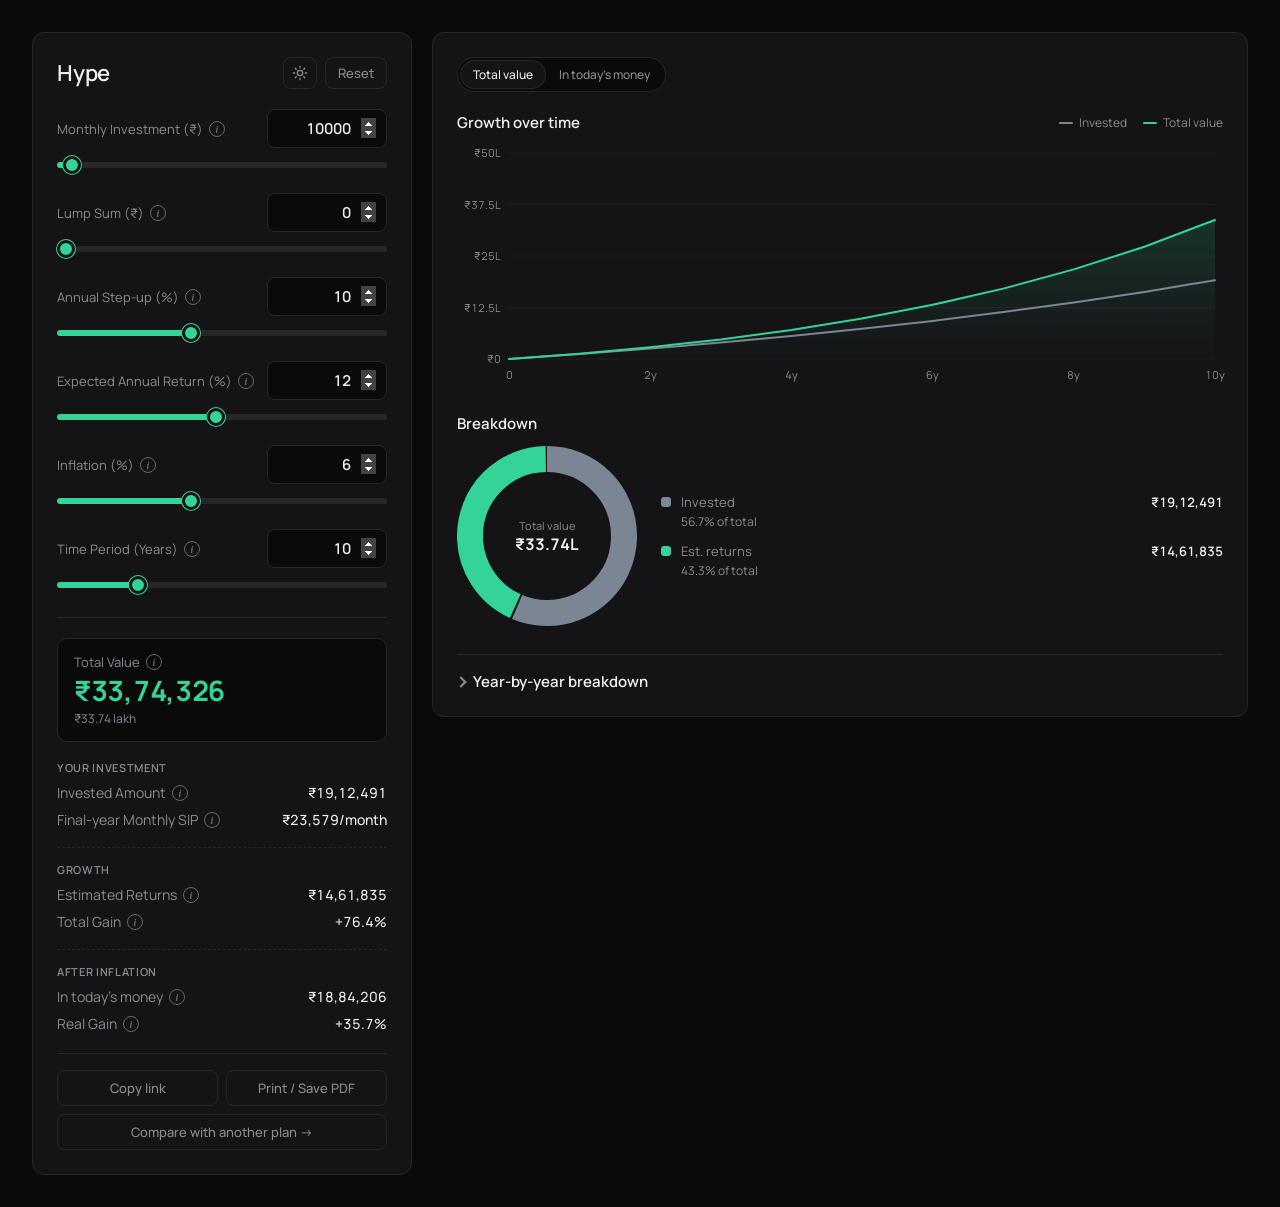
==== index.html @ 588d1ff9 "Add today's-money view, gain percentages and input limits - Tabs above the charts on both pages swit" ====
<!doctype html>
<html lang="en">
  <head>
    <meta charset="UTF-8" />
    <meta name="viewport" content="width=device-width, initial-scale=1.0" />
    <title>Hype - SIP Calculator</title>
    <link rel="icon" href="favicon.svg" type="image/svg+xml" />
    <link rel="preconnect" href="https://fonts.googleapis.com" />
    <link rel="preconnect" href="https://fonts.gstatic.com" crossorigin />
    <link
      href="https://fonts.googleapis.com/css2?family=Manrope:wght@400;500;600;700&display=swap"
      rel="stylesheet"
    />
    <link rel="stylesheet" href="style.css" />
    <script>
      // Apply the saved theme before the page paints, so there's no flash
      try {
        const saved = localStorage.getItem("sip-theme");
        if (saved === "light" || saved === "dark") document.documentElement.dataset.theme = saved;
      } catch {}
    </script>
  </head>
  <body>
    <main class="layout">
      <section class="card calculator">
        <div class="calc-head">
          <h1>Hype</h1>
          <div class="head-actions">
            <button type="button" class="ghost-btn icon-btn" id="theme-toggle" aria-label="Switch theme">
              <!-- Sun: shown in dark mode (switch to light) -->
              <svg class="icon-sun" viewBox="0 0 24 24" width="16" height="16" fill="none" stroke="currentColor" stroke-width="2" stroke-linecap="round" aria-hidden="true">
                <circle cx="12" cy="12" r="4" />
                <path d="M12 2v2M12 20v2M4.93 4.93l1.41 1.41M17.66 17.66l1.41 1.41M2 12h2M20 12h2M4.93 19.07l1.41-1.41M17.66 6.34l1.41-1.41" />
              </svg>
              <!-- Moon: shown in light mode (switch to dark) -->
              <svg class="icon-moon" viewBox="0 0 24 24" width="16" height="16" fill="none" stroke="currentColor" stroke-width="2" stroke-linecap="round" stroke-linejoin="round" aria-hidden="true">
                <path d="M21 12.79A9 9 0 1 1 11.21 3 7 7 0 0 0 21 12.79z" />
              </svg>
            </button>
            <button type="button" class="ghost-btn" id="reset">Reset</button>
          </div>
        </div>

        <div class="field">
          <div class="field-head">
            <div class="label-wrap">
              <label for="amount">Monthly Investment (₹)</label>
              <button type="button" class="info" aria-label="About Monthly Investment" data-info="The amount you invest every month. With a step-up, this is what you invest in year 1.">i</button>
            </div>
            <input
              type="number"
              id="amount"
              value="10000"
              min="1000"
              max="500000"
              step="1000"
            />
          </div>
          <input
            type="range"
            id="amount-range"
            min="1000"
            max="500000"
            step="1000"
            value="10000"
            aria-label="Monthly Investment"
          />
        </div>

        <div class="field">
          <div class="field-head">
            <div class="label-wrap">
              <label for="lumpsum">Lump Sum (₹)</label>
              <button type="button" class="info" aria-label="About Lump Sum" data-info="A one-time amount you invest at the very start, such as a bonus or existing savings. It grows alongside your monthly SIP. Set 0 if you don't have one.">i</button>
            </div>
            <input
              type="number"
              id="lumpsum"
              value="0"
              min="0" max="10000000"
              step="10000"
            />
          </div>
          <input
            type="range"
            id="lumpsum-range"
            min="0"
            max="10000000"
            step="10000"
            value="0"
            aria-label="Lump Sum"
          />
        </div>

        <div class="field">
          <div class="field-head">
            <div class="label-wrap">
              <label for="stepup">Annual Step-up (%)</label>
              <button type="button" class="info" aria-label="About Annual Step-up" data-info="How much you raise your monthly investment each year. At 10%, ₹10,000 a month becomes ₹11,000 a month in year 2. Set 0% for a regular SIP.">i</button>
            </div>
            <input
              type="number"
              id="stepup"
              value="10"
              min="0"
              max="25"
              step="1"
            />
          </div>
          <input
            type="range"
            id="stepup-range"
            min="0"
            max="25"
            step="1"
            value="10"
            aria-label="Annual Step-up"
          />
        </div>

        <div class="field">
          <div class="field-head">
            <div class="label-wrap">
              <label for="rate">Expected Annual Return (%)</label>
              <button type="button" class="info" aria-label="About Expected Annual Return" data-info="The yearly return you expect from your investment, compounded monthly. Real returns are not guaranteed and vary from year to year.">i</button>
            </div>
            <input type="number" id="rate" value="12" min="0" max="25" step="0.5" />
          </div>
          <input
            type="range"
            id="rate-range"
            min="0"
            max="25"
            step="0.5"
            value="12"
            aria-label="Expected Annual Return"
          />
        </div>

        <div class="field">
          <div class="field-head">
            <div class="label-wrap">
              <label for="inflation">Inflation (%)</label>
              <button type="button" class="info" aria-label="About Inflation" data-info="How fast prices rise each year. Used to work out what your final amount would be worth in today's money. Set 0% to ignore it.">i</button>
            </div>
            <input
              type="number"
              id="inflation"
              value="6"
              min="0"
              max="15"
              step="0.5"
            />
          </div>
          <input
            type="range"
            id="inflation-range"
            min="0"
            max="15"
            step="0.5"
            value="6"
            aria-label="Inflation"
          />
        </div>

        <div class="field">
          <div class="field-head">
            <div class="label-wrap">
              <label for="years">Time Period (Years)</label>
              <button type="button" class="info" aria-label="About Time Period" data-info="How many years you keep investing. All results are worked out at the end of this period.">i</button>
            </div>
            <input type="number" id="years" value="10" min="1" max="40" />
          </div>
          <input
            type="range"
            id="years-range"
            min="1"
            max="40"
            step="1"
            value="10"
            aria-label="Time Period"
          />
        </div>

        <div class="result">
          <!-- Headline: what the investment is worth at the end -->
          <div class="result-hero">
            <span class="label-wrap">Total Value
              <button type="button" class="info" aria-label="About Total Value" data-info="The estimated value of your investment at the end of the period, before adjusting for inflation.">i</button>
            </span>
            <span class="hero-value" id="total">-</span>
            <span class="hero-words" id="total-words"></span>
          </div>

          <section class="result-group" aria-labelledby="group-invest">
            <h3 class="group-title" id="group-invest">Your investment</h3>
            <p>
              <span class="label-wrap">Invested Amount
                <button type="button" class="info" aria-label="About Invested Amount" data-info="Everything you put in: the lump sum plus all your monthly payments, including step-ups.">i</button>
              </span>
              <span id="invested">-</span>
            </p>
            <p>
              <span class="label-wrap">Final-year Monthly SIP
                <button type="button" class="info" aria-label="About Final-year Monthly SIP" data-info="What you invest each month in the last year, after all the step-ups. Same as your starting amount if step-up is 0%.">i</button>
              </span>
              <span id="final-sip">-</span>
            </p>
          </section>

          <section class="result-group" aria-labelledby="group-growth">
            <h3 class="group-title" id="group-growth">Growth</h3>
            <p>
              <span class="label-wrap">Estimated Returns
                <button type="button" class="info" aria-label="About Estimated Returns" data-info="What your money earned: Total Value minus Invested Amount.">i</button>
              </span>
              <span id="returns">-</span>
            </p>
            <p>
              <span class="label-wrap">Total Gain
                <button type="button" class="info" aria-label="About Total Gain" data-info="How much your money grew overall: Estimated Returns as a percentage of Invested Amount.">i</button>
              </span>
              <span id="gain">-</span>
            </p>
          </section>

          <section class="result-group" aria-labelledby="group-inflation">
            <h3 class="group-title" id="group-inflation">After inflation</h3>
            <p>
              <span class="label-wrap">In today's money
                <button type="button" class="info" aria-label="About In today's money" data-info="Total Value adjusted for inflation: roughly what it could buy at today's prices.">i</button>
              </span>
              <span id="real">-</span>
            </p>
            <p>
              <span class="label-wrap">Real Gain
                <button type="button" class="info" aria-label="About Real Gain" data-info="Total Gain after inflation: how much more your money can buy at the end than everything you put in, with each payment counted at its value in today's money.">i</button>
              </span>
              <span id="real-gain">-</span>
            </p>
          </section>
        </div>

        <div class="card-actions">
          <button type="button" class="ghost-btn" id="copy-link">Copy link</button>
          <button type="button" class="ghost-btn" id="print">Print / Save PDF</button>
          <a class="ghost-btn wide-link" id="compare-link" href="compare.html">Compare with another plan →</a>
        </div>
      </section>

      <section class="card charts">
        <!-- Switches both charts between total value and today's money -->
        <div class="view-bar">
          <div class="tabs" role="tablist" aria-label="Show values as">
            <button type="button" class="tab" role="tab" id="view-tab-total" aria-selected="true" aria-controls="charts-panel" data-mode="total">Total value</button>
            <button type="button" class="tab" role="tab" id="view-tab-real" aria-selected="false" aria-controls="charts-panel" data-mode="real" tabindex="-1">In today's money</button>
          </div>
          <p class="view-note" id="view-note" hidden>
            Adjusted for inflation. Each payment is counted at its value in today's money when it was made.
          </p>
        </div>

        <div class="charts-panel" id="charts-panel" role="tabpanel" aria-labelledby="view-tab-total">
          <div class="chart-block">
            <div class="chart-head">
              <h2>Growth over time</h2>
              <div class="legend">
                <span><i class="swatch line invested"></i><span id="legend-invested">Invested</span></span>
                <span><i class="swatch line value"></i><span id="legend-value">Total value</span></span>
              </div>
            </div>
            <div class="chart" id="line-chart"></div>
          </div>

          <div class="chart-block">
            <div class="chart-head">
              <h2>Breakdown</h2>
            </div>
            <div class="pie-wrap">
              <div class="chart" id="pie-chart"></div>
              <div class="legend vertical" id="pie-legend"></div>
            </div>
          </div>
        </div>

        <details class="table-block">
          <summary>Year-by-year breakdown</summary>
          <div class="details-body">
          <div class="table-actions">
            <button type="button" class="ghost-btn" id="download-csv">Download CSV</button>
          </div>
          <div class="table-wrap">
            <table>
              <caption class="visually-hidden">Year-by-year SIP breakdown</caption>
              <thead>
                <tr>
                  <th scope="col">Year</th>
                  <th scope="col">Monthly SIP</th>
                  <th scope="col">Invested so far</th>
                  <th scope="col">Value</th>
                  <th scope="col">In today's money</th>
                </tr>
              </thead>
              <tbody id="year-table"></tbody>
            </table>
          </div>
          </div>
        </details>
      </section>
    </main>

    <div class="tooltip" id="tooltip" role="status"></div>
    <script src="common.js"></script>
    <script src="script.js"></script>
  </body>
</html>
---- style.css ----
:root {
  color-scheme: dark;

  --bg: #0a0a0b;
  --surface: #141416;
  --border: #26262b;
  --grid: #1f1f23;
  --text: #ededef;
  --muted: #8b8b94;

  --accent: #34d399;
  --accent-hover: #6ee7b7;
  --accent-glow: rgba(52, 211, 153, 0.18);

  --tooltip-bg: #1c1c20;
  --row-hover: #19191c;
  --shadow: rgba(0, 0, 0, 0.45);

  /* Chart series: invested is a quiet neutral, growth gets the accent */
  --series-invested: #7c8594;
  --series-value: var(--accent);
}

/* Light theme: same layout, one accent (a deeper emerald so it reads on white) */
:root[data-theme="light"] {
  color-scheme: light;

  --bg: #f4f4f5;
  --surface: #ffffff;
  --border: #e4e4e7;
  --grid: #efeff1;
  --text: #18181b;
  --muted: #6b6b76;

  --accent: #059669;
  --accent-hover: #047857;
  --accent-glow: rgba(5, 150, 105, 0.18);

  --tooltip-bg: #ffffff;
  --row-hover: #f6f6f7;
  --shadow: rgba(0, 0, 0, 0.12);

  --series-invested: #8b93a1;
}

body {
  transition: background-color 0.2s, color 0.2s;
}

* {
  box-sizing: border-box;
}

input,
button {
  font-family: inherit;
}

.calc-head {
  display: flex;
  justify-content: space-between;
  align-items: center;
  gap: 12px;
}

.calc-head h1 {
  margin: 0;
}

.ghost-btn {
  padding: 6px 12px;
  font-size: 13px;
  font-weight: 500;
  color: var(--muted);
  background: transparent;
  border: 1px solid var(--border);
  border-radius: 8px;
  cursor: pointer;
  transition:
    color 0.15s,
    border-color 0.15s;
}

.ghost-btn:hover,
.ghost-btn:focus-visible {
  color: var(--accent);
  border-color: var(--accent);
  outline: none;
}

.head-actions {
  display: flex;
  gap: 8px;
}

.icon-btn {
  display: inline-flex;
  align-items: center;
  justify-content: center;
  padding: 6px 8px;
}

.icon-moon {
  display: none;
}

:root[data-theme="light"] .icon-sun {
  display: none;
}

:root[data-theme="light"] .icon-moon {
  display: block;
}

.card-actions {
  display: flex;
  gap: 8px;
  margin-top: 20px;
  padding-top: 16px;
  border-top: 1px solid var(--border);
}

.card-actions {
  flex-wrap: wrap;
}

.card-actions .ghost-btn {
  flex: 1;
  padding: 8px 12px;
  text-align: center;
  text-decoration: none;
}

.card-actions .wide-link {
  flex-basis: 100%;
}

:root {
  --plan-a: var(--accent);
  --plan-b: var(--series-invested);
}

.layout.single {
  grid-template-columns: 1fr;
  max-width: 1280px;
}

.back-link {
  display: inline-block;
  margin-bottom: 6px;
  font-size: 13px;
  color: var(--muted);
  text-decoration: none;
}

.back-link:hover,
.back-link:focus-visible {
  color: var(--accent);
}

h3 {
  display: flex;
  align-items: center;
  gap: 8px;
  margin: 0;
  font-size: 15px;
  font-weight: 600;
}

/* Wide screens: Plan A | Plan B | Both plans, side by side */
.plans {
  display: grid;
  grid-template-columns: 1fr 1fr 1fr;
  gap: 16px 40px;
  margin-top: 20px;
}

.shared {
  padding-left: 40px;
  border-left: 1px solid var(--border);
}

.shared-fields {
  display: grid;
  grid-template-columns: 1fr;
  gap: 0 32px;
}

/* Medium screens: the two plans side by side, shared settings below */
@media (max-width: 1100px) {
  .plans {
    grid-template-columns: 1fr 1fr;
  }

  .shared {
    grid-column: 1 / -1;
    margin-top: 8px;
    padding: 20px 0 0;
    border-left: none;
    border-top: 1px solid var(--border);
  }

  .shared-fields {
    grid-template-columns: 1fr 1fr;
  }
}

@media (max-width: 640px) {
  .plans,
  .shared-fields {
    grid-template-columns: 1fr;
  }
}

.plan,
.shared {
  min-width: 0;
}

.swatch.plan-a {
  --sw: var(--plan-a);
  background: var(--plan-a);
}

.swatch.plan-b {
  --sw: var(--plan-b);
  background: var(--plan-b);
}

/* Line-style swatches: solid = value, dotted = amount invested.
   They take the plan colour when combined with .plan-a / .plan-b, otherwise muted. */
.swatch.line.style-solid {
  background: var(--sw, var(--muted));
}

.swatch.line.style-dotted {
  background: repeating-linear-gradient(to right, var(--sw, var(--muted)) 0 2px, transparent 2px 5px);
}

.tt-plan {
  margin-top: 8px;
  font-weight: 600;
  display: flex;
  align-items: center;
  gap: 6px;
}

.tt-plan + .tt-row {
  margin-top: 2px;
}

.tt-gap {
  margin-top: 8px;
  padding-top: 6px;
  border-top: 1px solid var(--border);
  color: var(--muted);
}

.compare-table {
  max-height: none;
}

.compare-table tbody th {
  color: var(--muted);
}

.compare-table tr.key > * {
  font-weight: 700;
  color: var(--text);
}

.table-actions {
  display: flex;
  justify-content: flex-end;
  margin-top: 12px;
}

body {
  font-family:
    "Manrope",
    system-ui,
    -apple-system,
    "Segoe UI",
    Roboto,
    sans-serif;
  background: var(--bg);
  color: var(--text);
  min-height: 100vh;
  margin: 0;
  padding: 16px;
  display: flex;
  align-items: center;
  justify-content: center;
}

.layout {
  width: 100%;
  max-width: 1280px;
  display: grid;
  grid-template-columns: 380px 1fr;
  gap: 20px;
  align-items: start;
}

@media (min-width: 900px) {
  body {
    padding: 32px;
  }
}

@media (max-width: 760px) {
  .layout {
    grid-template-columns: 1fr;
    max-width: 480px;
  }
}

.card {
  background: var(--surface);
  border: 1px solid var(--border);
  border-radius: 12px;
  padding: 24px;
  min-width: 0;
}

h1 {
  margin: 0 0 8px;
  font-size: 22px;
  font-weight: 600;
  letter-spacing: -0.01em;
}

h2 {
  margin: 0;
  font-size: 15px;
  font-weight: 600;
}

.field {
  margin-top: 20px;
}

.field-head {
  display: flex;
  justify-content: space-between;
  align-items: center;
  gap: 12px;
}

label {
  font-size: 13px;
  color: var(--muted);
}

/* Up/down arrows: always visible (Chrome/Edge hide them until hover), with a gap before them */
input[type="number"]::-webkit-inner-spin-button,
input[type="number"]::-webkit-outer-spin-button {
  opacity: 1;
  margin-left: 10px;
}

input[type="number"] {
  width: 120px;
  flex-shrink: 0;
  padding: 8px 10px;
  text-align: right;
  font-size: 15px;
  font-weight: 600;
  font-variant-numeric: tabular-nums;
  color: var(--text);
  background: var(--bg);
  border: 1px solid var(--border);
  border-radius: 8px;
  outline: none;
  transition:
    border-color 0.15s,
    box-shadow 0.15s;
}

input[type="number"]:focus {
  border-color: var(--accent);
  box-shadow: 0 0 0 3px var(--accent-glow);
}

input[type="range"] {
  -webkit-appearance: none;
  appearance: none;
  width: 100%;
  height: 6px;
  margin: 14px 0 0;
  border-radius: 999px;
  background: linear-gradient(
    to right,
    var(--accent) var(--fill, 0%),
    var(--border) var(--fill, 0%)
  );
  outline: none;
  cursor: pointer;
}

input[type="range"]::-webkit-slider-thumb {
  -webkit-appearance: none;
  appearance: none;
  width: 18px;
  height: 18px;
  border-radius: 50%;
  background: var(--accent);
  border: 3px solid var(--surface);
  box-shadow: 0 0 0 1px var(--accent);
  transition: transform 0.1s;
}

input[type="range"]::-moz-range-thumb {
  width: 18px;
  height: 18px;
  border-radius: 50%;
  background: var(--accent);
  border: 3px solid var(--surface);
  box-shadow: 0 0 0 1px var(--accent);
}

input[type="range"]:active::-webkit-slider-thumb {
  transform: scale(1.15);
}

input[type="range"]:focus-visible::-webkit-slider-thumb {
  box-shadow: 0 0 0 4px var(--accent-glow);
}

input[type="range"]:focus-visible::-moz-range-thumb {
  box-shadow: 0 0 0 4px var(--accent-glow);
}

.result {
  margin-top: 24px;
  padding-top: 20px;
  border-top: 1px solid var(--border);
}

/* Headline: total value at the end */
.result-hero {
  display: flex;
  flex-direction: column;
  gap: 2px;
  padding: 14px 16px;
  background: var(--bg);
  border: 1px solid var(--border);
  border-radius: 10px;
}

.result-hero .label-wrap {
  font-size: 13px;
  color: var(--muted);
}

.hero-value {
  font-size: 28px;
  font-weight: 700;
  line-height: 1.25;
  letter-spacing: -0.01em;
  color: var(--accent);
  font-variant-numeric: tabular-nums;
}

.hero-words {
  min-height: 1.3em;
  font-size: 12px;
  color: var(--muted);
}

/* Groups of related results, each with a small heading */
.result-group {
  margin-top: 18px;
}

.result-group + .result-group {
  padding-top: 14px;
  border-top: 1px dashed var(--border);
}

.result .group-title {
  display: block;
  margin: 0 0 4px;
  font-size: 11px;
  font-weight: 600;
  letter-spacing: 0.06em;
  text-transform: uppercase;
  color: var(--muted);
}

.result-group p {
  display: flex;
  justify-content: space-between;
  align-items: center;
  margin: 8px 0;
  color: var(--muted);
  font-size: 14px;
}

.result-group p span[id] {
  color: var(--text);
  font-weight: 500;
  font-variant-numeric: tabular-nums;
}

.label-wrap {
  display: inline-flex;
  align-items: center;
  gap: 6px;
}

.info {
  flex-shrink: 0;
  width: 16px;
  height: 16px;
  padding: 0;
  border: 1px solid var(--muted);
  border-radius: 50%;
  background: transparent;
  color: var(--muted);
  font:
    italic 600 10px/16px Georgia,
    serif;
  text-align: center;
  cursor: help;
  opacity: 0.7;
  transition:
    color 0.15s,
    border-color 0.15s,
    opacity 0.15s;
}

.info:hover,
.info:focus-visible {
  color: var(--accent);
  border-color: var(--accent);
  opacity: 1;
  outline: none;
}

.tt-text {
  line-height: 1.45;
  color: var(--text);
}

.charts {
  display: flex;
  flex-direction: column;
  gap: 28px;
}

.chart-head {
  display: flex;
  justify-content: space-between;
  align-items: center;
  flex-wrap: wrap;
  gap: 8px 16px;
  margin-bottom: 12px;
}

.chart {
  position: relative;
  width: 100%;
}

.chart svg {
  display: block;
  overflow: visible;
}

.chart text {
  font-family: inherit;
  font-size: 11px;
  fill: var(--muted);
  font-variant-numeric: tabular-nums;
}

.legend {
  display: flex;
  flex-wrap: wrap;
  gap: 6px 16px;
  font-size: 12px;
  color: var(--muted);
}

.legend span {
  display: inline-flex;
  align-items: center;
  gap: 6px;
}

.legend.vertical {
  flex-direction: column;
  gap: 12px;
  font-size: 13px;
}

.legend.vertical .row {
  display: grid;
  grid-template-columns: 10px 1fr auto;
  align-items: center;
  gap: 8px 10px;
}

.legend.vertical .val {
  color: var(--text);
  font-weight: 600;
  font-variant-numeric: tabular-nums;
}

.legend.vertical .pct {
  grid-column: 2 / 4;
  margin-top: -6px;
  font-size: 12px;
}

.swatch {
  display: inline-block;
  width: 10px;
  height: 10px;
  border-radius: 3px;
}

.swatch.line {
  width: 14px;
  height: 2px;
  border-radius: 1px;
}

.swatch.invested {
  background: var(--series-invested);
}
.swatch.value,
.swatch.returns {
  background: var(--series-value);
}

.pie-wrap {
  display: grid;
  grid-template-columns: 180px 1fr;
  gap: 24px;
  align-items: center;
}

@media (max-width: 420px) {
  .pie-wrap {
    grid-template-columns: 1fr;
    justify-items: center;
  }
}

#pie-chart {
  width: 180px;
}

.pie-center-label {
  font-size: 11px;
}

.pie-center-value {
  font-size: 16px !important;
  font-weight: 700;
  fill: var(--text) !important;
}

.table-block {
  border-top: 1px solid var(--border);
  padding-top: 16px;
}

.table-block summary {
  cursor: pointer;
  font-size: 15px;
  font-weight: 600;
  list-style: none;
  display: flex;
  align-items: center;
  gap: 8px;
  border-radius: 6px;
}

.table-block summary::-webkit-details-marker {
  display: none;
}

.table-block summary::before {
  content: "";
  width: 6px;
  height: 6px;
  border-right: 2px solid var(--muted);
  border-bottom: 2px solid var(--muted);
  transform: rotate(-45deg);
  transition: transform 0.15s;
}

.table-block[open] summary::before {
  transform: rotate(45deg);
}

.table-block summary:hover::before {
  border-color: var(--accent);
}

.table-block summary:focus-visible {
  outline: 2px solid var(--accent);
  outline-offset: 4px;
}

.table-wrap {
  margin-top: 8px;
  max-height: 360px;
  overflow: auto;
  border: 1px solid var(--border);
  border-radius: 8px;
}

table {
  width: 100%;
  border-collapse: collapse;
  font-size: 13px;
  font-variant-numeric: tabular-nums;
  white-space: nowrap;
}

th,
td {
  padding: 8px 8px;
  text-align: right;
}

th:first-child,
td:first-child {
  padding-left: 12px;
}

th:last-child,
td:last-child {
  padding-right: 12px;
}

th:first-child,
td:first-child {
  text-align: left;
}

thead th {
  position: sticky;
  top: 0;
  background: var(--surface);
  color: var(--muted);
  font-weight: 500;
  font-size: 12px;
  border-bottom: 1px solid var(--border);
}

tbody tr + tr > * {
  border-top: 1px solid var(--grid);
}

tbody tr:hover > * {
  background: var(--row-hover);
}

tbody th {
  font-weight: 500;
  color: var(--muted);
}

.visually-hidden {
  position: absolute;
  width: 1px;
  height: 1px;
  overflow: hidden;
  clip: rect(0 0 0 0);
  white-space: nowrap;
}

.tooltip {
  position: fixed;
  z-index: 10;
  pointer-events: none;
  background: var(--tooltip-bg);
  border: 1px solid var(--border);
  border-radius: 8px;
  padding: 8px 10px;
  font-size: 12px;
  color: var(--text);
  box-shadow: 0 6px 20px var(--shadow);
  opacity: 0;
  transition: opacity 0.1s;
  min-width: 150px;
  max-width: 240px;
}

.tooltip.show {
  opacity: 1;
}

.tooltip .tt-title {
  color: var(--muted);
  margin-bottom: 6px;
}

.tooltip .tt-row {
  display: flex;
  align-items: center;
  gap: 6px;
  margin-top: 3px;
}

.tooltip .tt-row b {
  margin-left: auto;
  padding-left: 12px;
  font-variant-numeric: tabular-nums;
}

/* The page switches to the light theme just before printing (see script.js) */

@media print {
  @page {
    margin: 12mm;
  }

  * {
    -webkit-print-color-adjust: exact;
    print-color-adjust: exact;
  }

  body {
    display: block;
    min-height: 0;
    padding: 0;
    background: #fff;
  }

  .layout {
    grid-template-columns: 1fr;
    max-width: none;
    gap: 12px;
  }

  .card {
    padding: 16px 20px;
  }

  .chart-block,
  .result,
  tr {
    break-inside: avoid;
  }

  /* Hide everything you can only click or drag */
  .head-actions,
  .card-actions,
  .table-actions,
  .info,
  .tooltip,
  input[type="range"],
  .table-block summary::before {
    display: none !important;
  }

  .field {
    margin-top: 10px;
  }

  input[type="number"] {
    border: none;
    background: transparent;
    padding: 0;
  }

  .table-wrap {
    max-height: none;
    overflow: visible;
  }

  thead th {
    position: static;
  }
}

/* Cards fade and rise in when the page opens, one after another */
@keyframes card-in {
  from {
    opacity: 0;
    transform: translateY(12px);
  }
  to {
    opacity: 1;
    transform: none;
  }
}

.card {
  animation: card-in 0.55s cubic-bezier(0.2, 0.7, 0.3, 1) both;
}

.layout > .card:nth-child(2) {
  animation-delay: 0.09s;
}

/* The year-by-year table's sliding panel (see animateDetails in common.js) */
.details-body {
  overflow: hidden;
}

/* Respect "reduce motion" system settings, and never animate in print */
@media (prefers-reduced-motion: reduce) {
  .card {
    animation: none;
  }
}

@media print {
  .card {
    animation: none;
  }
}

/* Tabs above the pie chart (segmented control) */
.tabs {
  display: inline-flex;
  gap: 2px;
  padding: 3px;
  background: var(--bg);
  border: 1px solid var(--border);
  border-radius: 999px;
}

.tab {
  padding: 5px 12px;
  font-size: 12px;
  font-weight: 500;
  color: var(--muted);
  background: transparent;
  border: none;
  border-radius: 999px;
  cursor: pointer;
  transition:
    background-color 0.2s,
    color 0.2s;
}

.tab:hover {
  color: var(--text);
}

.tab[aria-selected="true"] {
  color: var(--text);
  background: var(--surface);
  box-shadow: 0 0 0 1px var(--border);
}

.tab:focus-visible {
  outline: 2px solid var(--accent);
  outline-offset: 1px;
}

/* Bar at the top of the charts card, holding the view tabs */
.view-bar {
  display: flex;
  flex-wrap: wrap;
  align-items: center;
  gap: 8px 16px;
  margin-bottom: -8px;
}

.view-note {
  margin: 0;
  font-size: 12px;
  line-height: 1.45;
  color: var(--muted);
}

.charts-panel {
  display: flex;
  flex-direction: column;
  gap: 28px;
}

@media print {
  .tabs {
    display: none;
  }
}
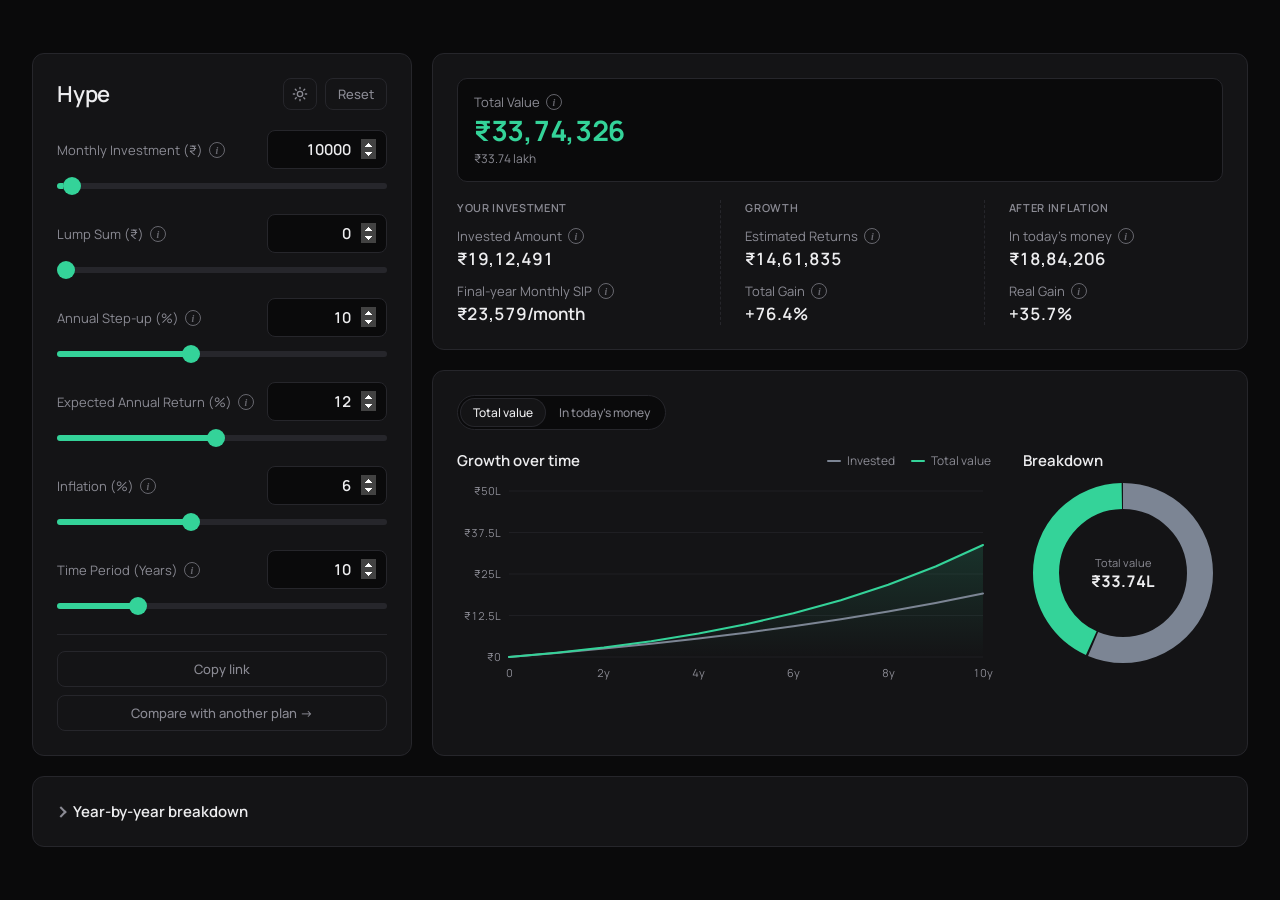
==== commit 2b7598e3: "Restructure layout: results beside inputs, charts side by side - Calculator: results get their own c" ====
--- a/index.html
+++ b/index.html
@@ -182,7 +182,14 @@
           />
         </div>
 
-        <div class="result">
+        <div class="card-actions">
+          <button type="button" class="ghost-btn" id="copy-link">Copy link</button>
+          <a class="ghost-btn wide-link" id="compare-link" href="compare.html">Compare with another plan →</a>
+        </div>
+      </section>
+
+      <div class="side">
+        <section class="card result" aria-label="Results">
           <!-- Headline: what the investment is worth at the end -->
           <div class="result-hero">
             <span class="label-wrap">Total Value
@@ -239,50 +246,45 @@
               <span id="real-gain">-</span>
             </p>
           </section>
-        </div>
-
-        <div class="card-actions">
-          <button type="button" class="ghost-btn" id="copy-link">Copy link</button>
-          <button type="button" class="ghost-btn" id="print">Print / Save PDF</button>
-          <a class="ghost-btn wide-link" id="compare-link" href="compare.html">Compare with another plan →</a>
-        </div>
-      </section>
-
-      <section class="card charts">
-        <!-- Switches both charts between total value and today's money -->
-        <div class="view-bar">
-          <div class="tabs" role="tablist" aria-label="Show values as">
-            <button type="button" class="tab" role="tab" id="view-tab-total" aria-selected="true" aria-controls="charts-panel" data-mode="total">Total value</button>
-            <button type="button" class="tab" role="tab" id="view-tab-real" aria-selected="false" aria-controls="charts-panel" data-mode="real" tabindex="-1">In today's money</button>
-          </div>
-          <p class="view-note" id="view-note" hidden>
-            Adjusted for inflation. Each payment is counted at its value in today's money when it was made.
-          </p>
-        </div>
-
-        <div class="charts-panel" id="charts-panel" role="tabpanel" aria-labelledby="view-tab-total">
-          <div class="chart-block">
-            <div class="chart-head">
-              <h2>Growth over time</h2>
-              <div class="legend">
-                <span><i class="swatch line invested"></i><span id="legend-invested">Invested</span></span>
-                <span><i class="swatch line value"></i><span id="legend-value">Total value</span></span>
+        </section>
+
+        <section class="card charts">
+          <!-- Switches both charts between total value and today's money -->
+          <div class="view-bar">
+            <div class="tabs" role="tablist" aria-label="Show values as">
+              <button type="button" class="tab" role="tab" id="view-tab-total" aria-selected="true" aria-controls="charts-panel" data-mode="total">Total value</button>
+              <button type="button" class="tab" role="tab" id="view-tab-real" aria-selected="false" aria-controls="charts-panel" data-mode="real" tabindex="-1">In today's money</button>
+            </div>
+            <p class="view-note" id="view-note" hidden>
+              Adjusted for inflation. Each payment is counted at its value in today's money when it was made.
+            </p>
+          </div>
+
+          <div class="charts-panel" id="charts-panel" role="tabpanel" aria-labelledby="view-tab-total">
+            <div class="chart-block">
+              <div class="chart-head">
+                <h2>Growth over time</h2>
+                <div class="legend">
+                  <span><i class="swatch line invested"></i><span id="legend-invested">Invested</span></span>
+                  <span><i class="swatch line value"></i><span id="legend-value">Total value</span></span>
+                </div>
               </div>
-            </div>
-            <div class="chart" id="line-chart"></div>
-          </div>
-
-          <div class="chart-block">
-            <div class="chart-head">
-              <h2>Breakdown</h2>
-            </div>
-            <div class="pie-wrap">
-              <div class="chart" id="pie-chart"></div>
-              <div class="legend vertical" id="pie-legend"></div>
-            </div>
-          </div>
-        </div>
-
+              <div class="chart" id="line-chart"></div>
+            </div>
+
+            <div class="chart-block">
+              <div class="chart-head">
+                <h2>Breakdown</h2>
+              </div>
+              <div class="pie-wrap">
+                <div class="chart" id="pie-chart"></div>
+              </div>
+            </div>
+          </div>
+        </section>
+      </div>
+
+      <section class="card table-card">
         <details class="table-block">
           <summary>Year-by-year breakdown</summary>
           <div class="details-body">
@@ -296,9 +298,14 @@
                 <tr>
                   <th scope="col">Year</th>
                   <th scope="col">Monthly SIP</th>
+                  <th scope="col">Invested this year</th>
                   <th scope="col">Invested so far</th>
+                  <th scope="col">Returns this year</th>
+                  <th scope="col">Returns so far</th>
                   <th scope="col">Value</th>
+                  <th scope="col">Gain</th>
                   <th scope="col">In today's money</th>
+                  <th scope="col">Real gain</th>
                 </tr>
               </thead>
               <tbody id="year-table"></tbody>
--- a/style.css
+++ b/style.css
@@ -140,11 +140,6 @@
   --plan-b: var(--series-invested);
 }
 
-.layout.single {
-  grid-template-columns: 1fr;
-  max-width: 1280px;
-}
-
 .back-link {
   display: inline-block;
   margin-bottom: 6px;
@@ -167,54 +162,108 @@
   font-weight: 600;
 }
 
-/* Wide screens: Plan A | Plan B | Both plans, side by side */
+/* Compare page: a wider inputs column, so Plan A and Plan B fit side by side */
+.layout.compare {
+  grid-template-columns: 560px minmax(0, 1fr);
+}
+
 .plans {
   display: grid;
-  grid-template-columns: 1fr 1fr 1fr;
-  gap: 16px 40px;
+  grid-template-columns: 1fr 1fr;
+  gap: 0 32px;
   margin-top: 20px;
 }
 
-.shared {
-  padding-left: 40px;
-  border-left: 1px solid var(--border);
+.plan h3 + div > .field:first-child {
+  margin-top: 12px;
+}
+
+/* The shared settings sit under both plans */
+.plan.shared {
+  grid-column: 1 / -1;
+  margin-top: 22px;
+  padding-top: 20px;
+  border-top: 1px solid var(--border);
 }
 
 .shared-fields {
   display: grid;
-  grid-template-columns: 1fr;
+  grid-template-columns: 1fr 1fr;
   gap: 0 32px;
 }
 
-/* Medium screens: the two plans side by side, shared settings below */
+/* Not enough room beside the inputs: everything stacks */
 @media (max-width: 1100px) {
-  .plans {
-    grid-template-columns: 1fr 1fr;
-  }
-
-  .shared {
-    grid-column: 1 / -1;
-    margin-top: 8px;
-    padding: 20px 0 0;
-    border-left: none;
-    border-top: 1px solid var(--border);
-  }
-
-  .shared-fields {
-    grid-template-columns: 1fr 1fr;
-  }
-}
-
-@media (max-width: 640px) {
+  .layout.compare {
+    grid-template-columns: minmax(0, 1fr);
+    max-width: 760px;
+  }
+}
+
+@media (max-width: 560px) {
   .plans,
   .shared-fields {
     grid-template-columns: 1fr;
   }
-}
-
-.plan,
-.shared {
+
+  .plan + .plan {
+    margin-top: 22px;
+    padding-top: 20px;
+    border-top: 1px solid var(--border);
+  }
+}
+
+.plan {
   min-width: 0;
+}
+
+/* Compare page: the summary and chart cards under the tabs */
+.side-panel {
+  display: flex;
+  flex-direction: column;
+  gap: 20px;
+}
+
+.side > .view-bar {
+  margin-bottom: 0;
+}
+
+/* Year-by-year comparison: two header rows (plan, then column), kept together while scrolling */
+.grouped thead {
+  position: sticky;
+  top: 0;
+  z-index: 1;
+}
+
+.grouped thead th {
+  position: static;
+}
+
+.grouped .group-row th[scope="colgroup"] {
+  text-align: center;
+  color: var(--text);
+  font-weight: 600;
+  border-left: 1px solid var(--border);
+}
+
+.grouped .group-row th[scope="colgroup"] .swatch {
+  margin-right: 6px;
+}
+
+.grouped tr:not(.group-row) th:nth-child(1),
+.grouped tr:not(.group-row) th:nth-child(5),
+.grouped tbody td:nth-child(2),
+.grouped tbody td:nth-child(6),
+.grouped tbody td:nth-child(10) {
+  border-left: 1px solid var(--border);
+}
+
+.grouped .group-row th[rowspan] {
+  vertical-align: bottom;
+}
+
+.grouped .group-row th:last-child {
+  border-left: 1px solid var(--border);
 }
 
 .swatch.plan-a {
@@ -300,6 +349,34 @@
   grid-template-columns: 380px 1fr;
   gap: 20px;
   align-items: start;
+}
+
+/* On wide screens the inputs card and the column beside it end at the same height:
+   whichever is shorter stretches, with its last card (or the inputs card's buttons) taking up the slack.
+   Narrower, the charts stack and the right column gets much taller, so each side keeps its own height. */
+@media (min-width: 1180px) {
+  .layout {
+    align-items: stretch;
+  }
+
+  .layout > .card:first-child {
+    display: flex;
+    flex-direction: column;
+  }
+
+  .layout > .card:first-child > .card-actions {
+    margin-top: auto;
+  }
+
+  .layout > .card:first-child > :nth-last-child(2) {
+    margin-bottom: 20px;
+  }
+
+  .side > .card:last-child,
+  .side > .side-panel,
+  .side-panel > .card:last-child {
+    flex: 1;
+  }
 }
 
 @media (min-width: 900px) {
@@ -405,8 +482,7 @@
   height: 18px;
   border-radius: 50%;
   background: var(--accent);
-  border: 3px solid var(--surface);
-  box-shadow: 0 0 0 1px var(--accent);
+  border: none;
   transition: transform 0.1s;
 }
 
@@ -415,8 +491,7 @@
   height: 18px;
   border-radius: 50%;
   background: var(--accent);
-  border: 3px solid var(--surface);
-  box-shadow: 0 0 0 1px var(--accent);
+  border: none;
 }
 
 input[type="range"]:active::-webkit-slider-thumb {
@@ -431,10 +506,17 @@
   box-shadow: 0 0 0 4px var(--accent-glow);
 }
 
+.side {
+  display: flex;
+  flex-direction: column;
+  gap: 20px;
+  min-width: 0;
+  container-type: inline-size;
+}
+
 .result {
-  margin-top: 24px;
-  padding-top: 20px;
-  border-top: 1px solid var(--border);
+  display: grid;
+  grid-template-columns: 1fr;
 }
 
 /* Headline: total value at the end */
@@ -501,6 +583,38 @@
   color: var(--text);
   font-weight: 500;
   font-variant-numeric: tabular-nums;
+}
+
+/* With room to spare, the three groups sit side by side under the headline */
+@container (min-width: 600px) {
+  .result {
+    grid-template-columns: repeat(3, 1fr);
+    column-gap: 24px;
+  }
+
+  .result-hero {
+    grid-column: 1 / -1;
+  }
+
+  .result-group + .result-group {
+    padding-top: 0;
+    padding-left: 24px;
+    border-top: none;
+    border-left: 1px dashed var(--border);
+  }
+
+  .result-group p {
+    flex-direction: column;
+    align-items: flex-start;
+    gap: 2px;
+    margin: 12px 0 0;
+    font-size: 13px;
+  }
+
+  .result-group p span[id] {
+    font-size: 17px;
+    font-weight: 600;
+  }
 }
 
 .label-wrap {
@@ -589,31 +703,6 @@
   gap: 6px;
 }
 
-.legend.vertical {
-  flex-direction: column;
-  gap: 12px;
-  font-size: 13px;
-}
-
-.legend.vertical .row {
-  display: grid;
-  grid-template-columns: 10px 1fr auto;
-  align-items: center;
-  gap: 8px 10px;
-}
-
-.legend.vertical .val {
-  color: var(--text);
-  font-weight: 600;
-  font-variant-numeric: tabular-nums;
-}
-
-.legend.vertical .pct {
-  grid-column: 2 / 4;
-  margin-top: -6px;
-  font-size: 12px;
-}
-
 .swatch {
   display: inline-block;
   width: 10px;
@@ -636,17 +725,8 @@
 }
 
 .pie-wrap {
-  display: grid;
-  grid-template-columns: 180px 1fr;
-  gap: 24px;
-  align-items: center;
-}
-
-@media (max-width: 420px) {
-  .pie-wrap {
-    grid-template-columns: 1fr;
-    justify-items: center;
-  }
+  display: flex;
+  justify-content: center;
 }
 
 #pie-chart {
@@ -663,9 +743,8 @@
   fill: var(--text) !important;
 }
 
-.table-block {
-  border-top: 1px solid var(--border);
-  padding-top: 16px;
+.table-card {
+  grid-column: 1 / -1;
 }
 
 .table-block summary {
@@ -814,72 +893,6 @@
   font-variant-numeric: tabular-nums;
 }
 
-/* The page switches to the light theme just before printing (see script.js) */
-
-@media print {
-  @page {
-    margin: 12mm;
-  }
-
-  * {
-    -webkit-print-color-adjust: exact;
-    print-color-adjust: exact;
-  }
-
-  body {
-    display: block;
-    min-height: 0;
-    padding: 0;
-    background: #fff;
-  }
-
-  .layout {
-    grid-template-columns: 1fr;
-    max-width: none;
-    gap: 12px;
-  }
-
-  .card {
-    padding: 16px 20px;
-  }
-
-  .chart-block,
-  .result,
-  tr {
-    break-inside: avoid;
-  }
-
-  /* Hide everything you can only click or drag */
-  .head-actions,
-  .card-actions,
-  .table-actions,
-  .info,
-  .tooltip,
-  input[type="range"],
-  .table-block summary::before {
-    display: none !important;
-  }
-
-  .field {
-    margin-top: 10px;
-  }
-
-  input[type="number"] {
-    border: none;
-    background: transparent;
-    padding: 0;
-  }
-
-  .table-wrap {
-    max-height: none;
-    overflow: visible;
-  }
-
-  thead th {
-    position: static;
-  }
-}
-
 /* Cards fade and rise in when the page opens, one after another */
 @keyframes card-in {
   from {
@@ -896,8 +909,19 @@
   animation: card-in 0.55s cubic-bezier(0.2, 0.7, 0.3, 1) both;
 }
 
-.layout > .card:nth-child(2) {
+.layout > .card:nth-child(2),
+.side > .card:nth-child(1),
+.side-panel > .card:nth-child(1) {
   animation-delay: 0.09s;
+}
+
+.side > .card:nth-child(2),
+.side-panel > .card:nth-child(2) {
+  animation-delay: 0.18s;
+}
+
+.layout > .table-card {
+  animation-delay: 0.27s;
 }
 
 /* The year-by-year table's sliding panel (see animateDetails in common.js) */
@@ -905,14 +929,8 @@
   overflow: hidden;
 }
 
-/* Respect "reduce motion" system settings, and never animate in print */
+/* Respect "reduce motion" system settings */
 @media (prefers-reduced-motion: reduce) {
-  .card {
-    animation: none;
-  }
-}
-
-@media print {
   .card {
     animation: none;
   }
@@ -979,8 +997,13 @@
   gap: 28px;
 }
 
-@media print {
-  .tabs {
-    display: none;
-  }
-}
+/* With room to spare, the pie sits beside the line chart */
+@container (min-width: 700px) {
+  .charts-panel {
+    display: grid;
+    grid-template-columns: minmax(0, 1fr) 200px;
+    gap: 32px;
+    align-items: start;
+  }
+}
+
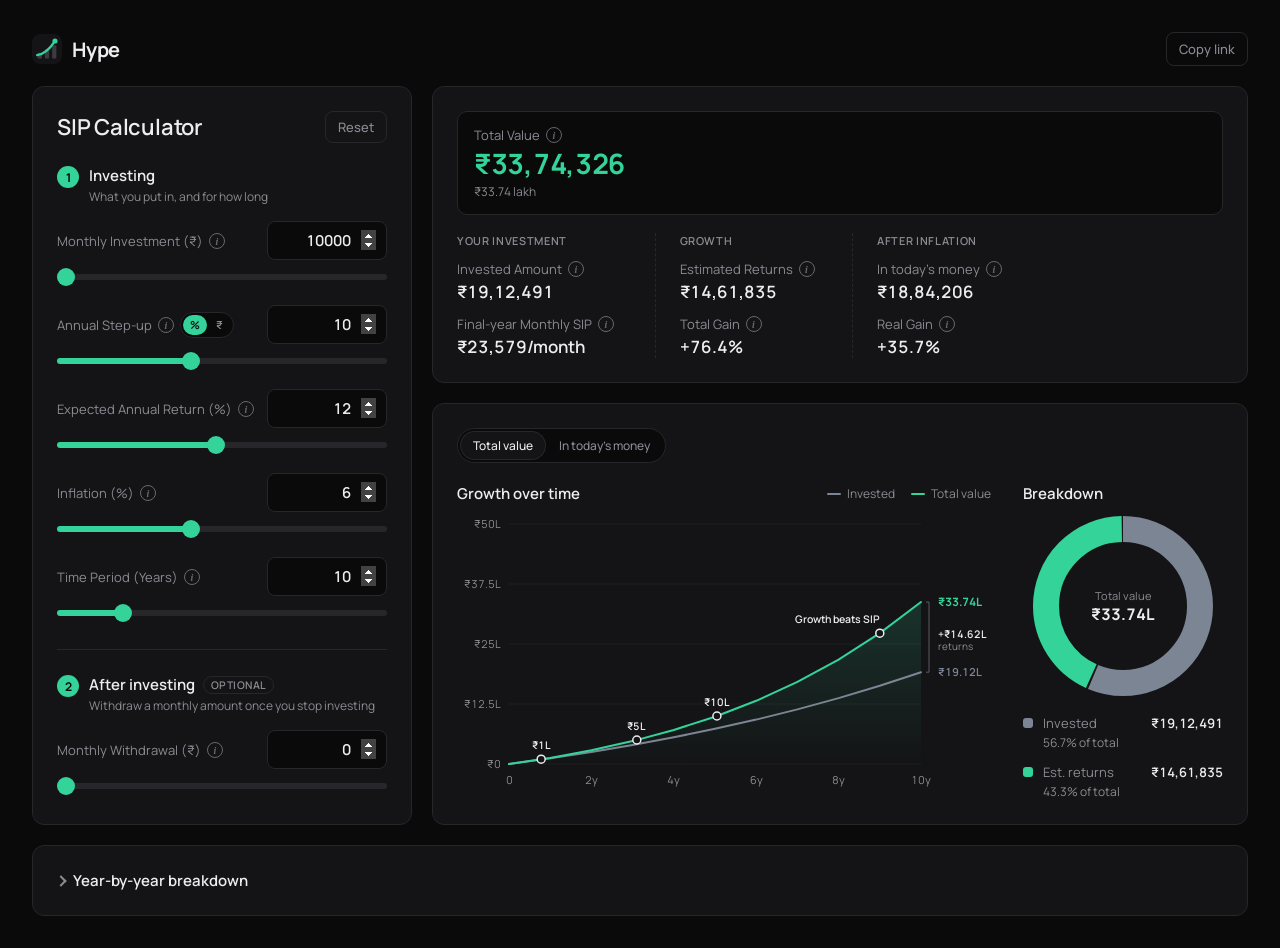
==== commit 678dd641: "Add withdrawals, milestones and navbar; drop comparison and light theme - Withdrawals (SWP) after in" ====
--- a/index.html
+++ b/index.html
@@ -12,198 +12,229 @@
       rel="stylesheet"
     />
     <link rel="stylesheet" href="style.css" />
-    <script>
-      // Apply the saved theme before the page paints, so there's no flash
-      try {
-        const saved = localStorage.getItem("sip-theme");
-        if (saved === "light" || saved === "dark") document.documentElement.dataset.theme = saved;
-      } catch {}
-    </script>
   </head>
   <body>
+    <header class="navbar">
+      <a class="brand" href="index.html">
+        <img src="favicon.svg" alt="" width="30" height="30" />
+        <span>Hype</span>
+      </a>
+      <button type="button" class="ghost-btn nav-copy" id="copy-link">Copy link</button>
+    </header>
+
     <main class="layout">
       <section class="card calculator">
         <div class="calc-head">
-          <h1>Hype</h1>
+          <h1>SIP Calculator</h1>
           <div class="head-actions">
-            <button type="button" class="ghost-btn icon-btn" id="theme-toggle" aria-label="Switch theme">
-              <!-- Sun: shown in dark mode (switch to light) -->
-              <svg class="icon-sun" viewBox="0 0 24 24" width="16" height="16" fill="none" stroke="currentColor" stroke-width="2" stroke-linecap="round" aria-hidden="true">
-                <circle cx="12" cy="12" r="4" />
-                <path d="M12 2v2M12 20v2M4.93 4.93l1.41 1.41M17.66 17.66l1.41 1.41M2 12h2M20 12h2M4.93 19.07l1.41-1.41M17.66 6.34l1.41-1.41" />
-              </svg>
-              <!-- Moon: shown in light mode (switch to dark) -->
-              <svg class="icon-moon" viewBox="0 0 24 24" width="16" height="16" fill="none" stroke="currentColor" stroke-width="2" stroke-linecap="round" stroke-linejoin="round" aria-hidden="true">
-                <path d="M21 12.79A9 9 0 1 1 11.21 3 7 7 0 0 0 21 12.79z" />
-              </svg>
-            </button>
             <button type="button" class="ghost-btn" id="reset">Reset</button>
           </div>
         </div>
 
-        <div class="field">
-          <div class="field-head">
-            <div class="label-wrap">
-              <label for="amount">Monthly Investment (₹)</label>
-              <button type="button" class="info" aria-label="About Monthly Investment" data-info="The amount you invest every month. With a step-up, this is what you invest in year 1.">i</button>
-            </div>
-            <input
-              type="number"
-              id="amount"
+        <section class="input-section" aria-labelledby="sec-invest">
+          <div class="section-head">
+            <span class="section-step" aria-hidden="true">1</span>
+            <div>
+              <h2 class="section-title" id="sec-invest">Investing</h2>
+              <p class="section-sub">What you put in, and for how long</p>
+            </div>
+          </div>
+
+          <div class="field">
+            <div class="field-head">
+              <div class="label-wrap">
+                <label for="amount">Monthly Investment (₹)</label>
+                <button type="button" class="info" aria-label="About Monthly Investment" data-info="The amount you invest every month. With a step-up, this is what you invest in year 1.">i</button>
+              </div>
+              <input
+                type="number"
+                id="amount"
+                value="10000"
+                min="10000"
+                max="250000"
+                step="1000"
+              />
+            </div>
+            <input
+              type="range"
+              id="amount-range"
+              min="10000"
+              max="250000"
+              step="1000"
               value="10000"
-              min="1000"
-              max="500000"
-              step="1000"
-            />
-          </div>
-          <input
-            type="range"
-            id="amount-range"
-            min="1000"
-            max="500000"
-            step="1000"
-            value="10000"
-            aria-label="Monthly Investment"
-          />
-        </div>
-
-        <div class="field">
-          <div class="field-head">
-            <div class="label-wrap">
-              <label for="lumpsum">Lump Sum (₹)</label>
-              <button type="button" class="info" aria-label="About Lump Sum" data-info="A one-time amount you invest at the very start, such as a bonus or existing savings. It grows alongside your monthly SIP. Set 0 if you don't have one.">i</button>
-            </div>
-            <input
-              type="number"
-              id="lumpsum"
-              value="0"
-              min="0" max="10000000"
-              step="10000"
-            />
-          </div>
-          <input
-            type="range"
-            id="lumpsum-range"
-            min="0"
-            max="10000000"
-            step="10000"
-            value="0"
-            aria-label="Lump Sum"
-          />
-        </div>
-
-        <div class="field">
-          <div class="field-head">
-            <div class="label-wrap">
-              <label for="stepup">Annual Step-up (%)</label>
-              <button type="button" class="info" aria-label="About Annual Step-up" data-info="How much you raise your monthly investment each year. At 10%, ₹10,000 a month becomes ₹11,000 a month in year 2. Set 0% for a regular SIP.">i</button>
-            </div>
-            <input
-              type="number"
-              id="stepup"
-              value="10"
+              aria-label="Monthly Investment"
+            />
+          </div>
+
+          <div class="field">
+            <div class="field-head">
+              <div class="label-wrap">
+                <label for="stepup">Annual Step-up</label>
+                <button type="button" class="info" aria-label="About Annual Step-up" data-info="How much you raise your monthly investment each year, as a percentage or a fixed amount. At 10%, ₹10,000 a month becomes ₹11,000 in year 2 and ₹12,100 in year 3. At ₹1,000, it becomes ₹11,000, then ₹12,000. Set 0 for a regular SIP.">i</button>
+                <div class="unit-toggle" role="group" aria-label="Step-up in" data-unit-for="stepup" data-unit="percent">
+                  <button type="button" data-unit="percent" aria-pressed="true">%</button>
+                  <button type="button" data-unit="amount" aria-pressed="false">₹</button>
+                </div>
+              </div>
+              <input
+                type="number"
+                id="stepup"
+                value="10"
+                min="0"
+                max="25"
+                step="1"
+              />
+            </div>
+            <input
+              type="range"
+              id="stepup-range"
               min="0"
               max="25"
               step="1"
-            />
-          </div>
-          <input
-            type="range"
-            id="stepup-range"
-            min="0"
-            max="25"
-            step="1"
-            value="10"
-            aria-label="Annual Step-up"
-          />
-        </div>
-
-        <div class="field">
-          <div class="field-head">
-            <div class="label-wrap">
-              <label for="rate">Expected Annual Return (%)</label>
-              <button type="button" class="info" aria-label="About Expected Annual Return" data-info="The yearly return you expect from your investment, compounded monthly. Real returns are not guaranteed and vary from year to year.">i</button>
-            </div>
-            <input type="number" id="rate" value="12" min="0" max="25" step="0.5" />
-          </div>
-          <input
-            type="range"
-            id="rate-range"
-            min="0"
-            max="25"
-            step="0.5"
-            value="12"
-            aria-label="Expected Annual Return"
-          />
-        </div>
-
-        <div class="field">
-          <div class="field-head">
-            <div class="label-wrap">
-              <label for="inflation">Inflation (%)</label>
-              <button type="button" class="info" aria-label="About Inflation" data-info="How fast prices rise each year. Used to work out what your final amount would be worth in today's money. Set 0% to ignore it.">i</button>
-            </div>
-            <input
-              type="number"
-              id="inflation"
-              value="6"
+              value="10"
+              aria-label="Annual Step-up"
+            />
+          </div>
+
+          <div class="field">
+            <div class="field-head">
+              <div class="label-wrap">
+                <label for="rate">Expected Annual Return (%)</label>
+                <button type="button" class="info" aria-label="About Expected Annual Return" data-info="The yearly return you expect from your investment, compounded monthly. Real returns are not guaranteed and vary from year to year.">i</button>
+              </div>
+              <input type="number" id="rate" value="12" min="0" max="25" step="0.5" />
+            </div>
+            <input
+              type="range"
+              id="rate-range"
+              min="0"
+              max="25"
+              step="0.5"
+              value="12"
+              aria-label="Expected Annual Return"
+            />
+          </div>
+
+          <div class="field">
+            <div class="field-head">
+              <div class="label-wrap">
+                <label for="inflation">Inflation (%)</label>
+                <button type="button" class="info" aria-label="About Inflation" data-info="How fast prices rise each year. Used to work out what your final amount would be worth in today's money. Set 0% to ignore it.">i</button>
+              </div>
+              <input
+                type="number"
+                id="inflation"
+                value="6"
+                min="0"
+                max="15"
+                step="0.5"
+              />
+            </div>
+            <input
+              type="range"
+              id="inflation-range"
               min="0"
               max="15"
               step="0.5"
-            />
-          </div>
-          <input
-            type="range"
-            id="inflation-range"
-            min="0"
-            max="15"
-            step="0.5"
-            value="6"
-            aria-label="Inflation"
-          />
-        </div>
-
-        <div class="field">
-          <div class="field-head">
-            <div class="label-wrap">
-              <label for="years">Time Period (Years)</label>
-              <button type="button" class="info" aria-label="About Time Period" data-info="How many years you keep investing. All results are worked out at the end of this period.">i</button>
-            </div>
-            <input type="number" id="years" value="10" min="1" max="40" />
-          </div>
-          <input
-            type="range"
-            id="years-range"
-            min="1"
-            max="40"
-            step="1"
-            value="10"
-            aria-label="Time Period"
-          />
-        </div>
-
-        <div class="card-actions">
-          <button type="button" class="ghost-btn" id="copy-link">Copy link</button>
-          <a class="ghost-btn wide-link" id="compare-link" href="compare.html">Compare with another plan →</a>
-        </div>
+              value="6"
+              aria-label="Inflation"
+            />
+          </div>
+
+          <div class="field">
+            <div class="field-head">
+              <div class="label-wrap">
+                <label for="years">Time Period (Years)</label>
+                <button type="button" class="info" aria-label="About Time Period" data-info="How many years you keep investing. All results are worked out at the end of this period.">i</button>
+              </div>
+              <input type="number" id="years" value="10" min="1" max="50" />
+            </div>
+            <input
+              type="range"
+              id="years-range"
+              min="1"
+              max="50"
+              step="1"
+              value="10"
+              aria-label="Time Period"
+            />
+          </div>
+        </section>
+
+        <section class="input-section" aria-labelledby="sec-after">
+          <div class="section-head">
+            <span class="section-step" aria-hidden="true">2</span>
+            <div>
+              <h2 class="section-title" id="sec-after">After investing <span class="section-tag">Optional</span></h2>
+              <p class="section-sub">Withdraw a monthly amount once you stop investing</p>
+            </div>
+          </div>
+
+          <div class="field">
+            <div class="field-head">
+              <div class="label-wrap">
+                <label for="withdrawal">Monthly Withdrawal (₹)</label>
+                <button type="button" class="info" aria-label="About Monthly Withdrawal" data-info="Once you stop investing, take out this amount every month (a systematic withdrawal plan, or SWP). The rest stays invested at the same return. Shows how long the money lasts. Set 0 to skip.">i</button>
+              </div>
+              <input
+                type="number"
+                id="withdrawal"
+                value="0"
+                min="0"
+                max="1000000"
+                step="1000"
+              />
+            </div>
+            <input
+              type="range"
+              id="withdrawal-range"
+              min="0"
+              max="1000000"
+              step="1000"
+              value="0"
+              aria-label="Monthly Withdrawal"
+            />
+            <div class="switches">
+              <div class="switch-row">
+                <label class="switch">
+                  <input type="checkbox" role="switch" id="withdrawal-today" data-url checked />
+                  <span class="switch-track" aria-hidden="true"></span>
+                  Amount in today's money
+                </label>
+                <button type="button" class="info" aria-label="About Amount in today's money" data-info="On: type what you'd want to spend at today's prices, and it's scaled up by inflation to what that costs when withdrawals start. Off: the amount is taken out as it is.">i</button>
+              </div>
+              <div class="switch-row">
+                <label class="switch">
+                  <input type="checkbox" role="switch" id="withdrawal-rise" data-url checked />
+                  <span class="switch-track" aria-hidden="true"></span>
+                  Raise with inflation each year
+                </label>
+                <button type="button" class="info" aria-label="About Raise with inflation" data-info="On: the withdrawal goes up by the inflation rate every year, so it keeps buying the same amount. Off: it stays the same, and buys less each year.">i</button>
+              </div>
+            </div>
+            <p class="field-note" id="withdrawal-note" hidden></p>
+          </div>
+        </section>
       </section>
 
       <div class="side">
         <section class="card result" aria-label="Results">
           <!-- Headline: what the investment is worth at the end -->
           <div class="result-hero">
-            <span class="label-wrap">Total Value
-              <button type="button" class="info" aria-label="About Total Value" data-info="The estimated value of your investment at the end of the period, before adjusting for inflation.">i</button>
-            </span>
-            <span class="hero-value" id="total">-</span>
-            <span class="hero-words" id="total-words"></span>
+            <div class="hero-main">
+              <span class="label-wrap">Total Value
+                <button type="button" class="info" aria-label="About Total Value" data-info="The estimated value of your investment at the end of the period, before adjusting for inflation.">i</button>
+              </span>
+              <span class="hero-value" id="total">-</span>
+              <span class="hero-words" id="total-words"></span>
+            </div>
           </div>
 
           <section class="result-group" aria-labelledby="group-invest">
             <h3 class="group-title" id="group-invest">Your investment</h3>
             <p>
               <span class="label-wrap">Invested Amount
-                <button type="button" class="info" aria-label="About Invested Amount" data-info="Everything you put in: the lump sum plus all your monthly payments, including step-ups.">i</button>
+                <button type="button" class="info" aria-label="About Invested Amount" data-info="Everything you put in: all your monthly payments, including step-ups.">i</button>
               </span>
               <span id="invested">-</span>
             </p>
@@ -244,6 +275,22 @@
                 <button type="button" class="info" aria-label="About Real Gain" data-info="Total Gain after inflation: how much more your money can buy at the end than everything you put in, with each payment counted at its value in today's money.">i</button>
               </span>
               <span id="real-gain">-</span>
+            </p>
+          </section>
+
+          <section class="result-group" aria-labelledby="group-withdraw" id="withdraw-group" hidden>
+            <h3 class="group-title" id="group-withdraw">Withdrawals</h3>
+            <p>
+              <span class="label-wrap">Money lasts
+                <button type="button" class="info" aria-label="About Money lasts" data-info="How long your monthly withdrawals can go on after you stop investing, before the money runs out, including any yearly rises. Checked for up to 50 years.">i</button>
+              </span>
+              <span id="lasts">-</span>
+            </p>
+            <p>
+              <span class="label-wrap"><span class="withdrawn-label">Total withdrawn</span>
+                <button type="button" class="info" aria-label="About Total withdrawn" data-info="Everything you take out until the money runs out. If it lasts more than 50 years, this covers the first 10, the same years shown in the chart and the table.">i</button>
+              </span>
+              <span id="withdrawn">-</span>
             </p>
           </section>
         </section>
@@ -278,6 +325,7 @@
               </div>
               <div class="pie-wrap">
                 <div class="chart" id="pie-chart"></div>
+                <div class="legend vertical" id="pie-legend"></div>
               </div>
             </div>
           </div>
@@ -295,18 +343,7 @@
             <table>
               <caption class="visually-hidden">Year-by-year SIP breakdown</caption>
               <thead>
-                <tr>
-                  <th scope="col">Year</th>
-                  <th scope="col">Monthly SIP</th>
-                  <th scope="col">Invested this year</th>
-                  <th scope="col">Invested so far</th>
-                  <th scope="col">Returns this year</th>
-                  <th scope="col">Returns so far</th>
-                  <th scope="col">Value</th>
-                  <th scope="col">Gain</th>
-                  <th scope="col">In today's money</th>
-                  <th scope="col">Real gain</th>
-                </tr>
+                <tr id="year-head"></tr>
               </thead>
               <tbody id="year-table"></tbody>
             </table>
--- a/style.css
+++ b/style.css
@@ -19,32 +19,6 @@
   /* Chart series: invested is a quiet neutral, growth gets the accent */
   --series-invested: #7c8594;
   --series-value: var(--accent);
-}
-
-/* Light theme: same layout, one accent (a deeper emerald so it reads on white) */
-:root[data-theme="light"] {
-  color-scheme: light;
-
-  --bg: #f4f4f5;
-  --surface: #ffffff;
-  --border: #e4e4e7;
-  --grid: #efeff1;
-  --text: #18181b;
-  --muted: #6b6b76;
-
-  --accent: #059669;
-  --accent-hover: #047857;
-  --accent-glow: rgba(5, 150, 105, 0.18);
-
-  --tooltip-bg: #ffffff;
-  --row-hover: #f6f6f7;
-  --shadow: rgba(0, 0, 0, 0.12);
-
-  --series-invested: #8b93a1;
-}
-
-body {
-  transition: background-color 0.2s, color 0.2s;
 }
 
 * {
@@ -93,66 +67,6 @@
   gap: 8px;
 }
 
-.icon-btn {
-  display: inline-flex;
-  align-items: center;
-  justify-content: center;
-  padding: 6px 8px;
-}
-
-.icon-moon {
-  display: none;
-}
-
-:root[data-theme="light"] .icon-sun {
-  display: none;
-}
-
-:root[data-theme="light"] .icon-moon {
-  display: block;
-}
-
-.card-actions {
-  display: flex;
-  gap: 8px;
-  margin-top: 20px;
-  padding-top: 16px;
-  border-top: 1px solid var(--border);
-}
-
-.card-actions {
-  flex-wrap: wrap;
-}
-
-.card-actions .ghost-btn {
-  flex: 1;
-  padding: 8px 12px;
-  text-align: center;
-  text-decoration: none;
-}
-
-.card-actions .wide-link {
-  flex-basis: 100%;
-}
-
-:root {
-  --plan-a: var(--accent);
-  --plan-b: var(--series-invested);
-}
-
-.back-link {
-  display: inline-block;
-  margin-bottom: 6px;
-  font-size: 13px;
-  color: var(--muted);
-  text-decoration: none;
-}
-
-.back-link:hover,
-.back-link:focus-visible {
-  color: var(--accent);
-}
-
 h3 {
   display: flex;
   align-items: center;
@@ -160,162 +74,6 @@
   margin: 0;
   font-size: 15px;
   font-weight: 600;
-}
-
-/* Compare page: a wider inputs column, so Plan A and Plan B fit side by side */
-.layout.compare {
-  grid-template-columns: 560px minmax(0, 1fr);
-}
-
-.plans {
-  display: grid;
-  grid-template-columns: 1fr 1fr;
-  gap: 0 32px;
-  margin-top: 20px;
-}
-
-.plan h3 + div > .field:first-child {
-  margin-top: 12px;
-}
-
-/* The shared settings sit under both plans */
-.plan.shared {
-  grid-column: 1 / -1;
-  margin-top: 22px;
-  padding-top: 20px;
-  border-top: 1px solid var(--border);
-}
-
-.shared-fields {
-  display: grid;
-  grid-template-columns: 1fr 1fr;
-  gap: 0 32px;
-}
-
-/* Not enough room beside the inputs: everything stacks */
-@media (max-width: 1100px) {
-  .layout.compare {
-    grid-template-columns: minmax(0, 1fr);
-    max-width: 760px;
-  }
-}
-
-@media (max-width: 560px) {
-  .plans,
-  .shared-fields {
-    grid-template-columns: 1fr;
-  }
-
-  .plan + .plan {
-    margin-top: 22px;
-    padding-top: 20px;
-    border-top: 1px solid var(--border);
-  }
-}
-
-.plan {
-  min-width: 0;
-}
-
-/* Compare page: the summary and chart cards under the tabs */
-.side-panel {
-  display: flex;
-  flex-direction: column;
-  gap: 20px;
-}
-
-.side > .view-bar {
-  margin-bottom: 0;
-}
-
-/* Year-by-year comparison: two header rows (plan, then column), kept together while scrolling */
-.grouped thead {
-  position: sticky;
-  top: 0;
-  z-index: 1;
-}
-
-.grouped thead th {
-  position: static;
-}
-
-.grouped .group-row th[scope="colgroup"] {
-  text-align: center;
-  color: var(--text);
-  font-weight: 600;
-  border-left: 1px solid var(--border);
-}
-
-.grouped .group-row th[scope="colgroup"] .swatch {
-  margin-right: 6px;
-}
-
-.grouped tr:not(.group-row) th:nth-child(1),
-.grouped tr:not(.group-row) th:nth-child(5),
-.grouped tbody td:nth-child(2),
-.grouped tbody td:nth-child(6),
-.grouped tbody td:nth-child(10) {
-  border-left: 1px solid var(--border);
-}
-
-.grouped .group-row th[rowspan] {
-  vertical-align: bottom;
-}
-
-.grouped .group-row th:last-child {
-  border-left: 1px solid var(--border);
-}
-
-.swatch.plan-a {
-  --sw: var(--plan-a);
-  background: var(--plan-a);
-}
-
-.swatch.plan-b {
-  --sw: var(--plan-b);
-  background: var(--plan-b);
-}
-
-/* Line-style swatches: solid = value, dotted = amount invested.
-   They take the plan colour when combined with .plan-a / .plan-b, otherwise muted. */
-.swatch.line.style-solid {
-  background: var(--sw, var(--muted));
-}
-
-.swatch.line.style-dotted {
-  background: repeating-linear-gradient(to right, var(--sw, var(--muted)) 0 2px, transparent 2px 5px);
-}
-
-.tt-plan {
-  margin-top: 8px;
-  font-weight: 600;
-  display: flex;
-  align-items: center;
-  gap: 6px;
-}
-
-.tt-plan + .tt-row {
-  margin-top: 2px;
-}
-
-.tt-gap {
-  margin-top: 8px;
-  padding-top: 6px;
-  border-top: 1px solid var(--border);
-  color: var(--muted);
-}
-
-.compare-table {
-  max-height: none;
-}
-
-.compare-table tbody th {
-  color: var(--muted);
-}
-
-.compare-table tr.key > * {
-  font-weight: 700;
-  color: var(--text);
 }
 
 .table-actions {
@@ -338,8 +96,8 @@
   margin: 0;
   padding: 16px;
   display: flex;
-  align-items: center;
-  justify-content: center;
+  flex-direction: column;
+  align-items: center;
 }
 
 .layout {
@@ -359,22 +117,7 @@
     align-items: stretch;
   }
 
-  .layout > .card:first-child {
-    display: flex;
-    flex-direction: column;
-  }
-
-  .layout > .card:first-child > .card-actions {
-    margin-top: auto;
-  }
-
-  .layout > .card:first-child > :nth-last-child(2) {
-    margin-bottom: 20px;
-  }
-
-  .side > .card:last-child,
-  .side > .side-panel,
-  .side-panel > .card:last-child {
+  .side > .card:last-child {
     flex: 1;
   }
 }
@@ -522,12 +265,20 @@
 /* Headline: total value at the end */
 .result-hero {
   display: flex;
-  flex-direction: column;
-  gap: 2px;
+  flex-wrap: wrap;
+  align-items: center;
+  justify-content: space-between;
+  gap: 12px 16px;
   padding: 14px 16px;
   background: var(--bg);
   border: 1px solid var(--border);
   border-radius: 10px;
+}
+
+.hero-main {
+  display: flex;
+  flex-direction: column;
+  gap: 2px;
 }
 
 .result-hero .label-wrap {
@@ -587,8 +338,9 @@
 
 /* With room to spare, the three groups sit side by side under the headline */
 @container (min-width: 600px) {
+  /* Three groups, or four when withdrawals are shown */
   .result {
-    grid-template-columns: repeat(3, 1fr);
+    grid-template-columns: repeat(auto-fit, minmax(150px, 1fr));
     column-gap: 24px;
   }
 
@@ -724,9 +476,49 @@
   background: var(--series-value);
 }
 
+/* Pie with its legend beside it; on phones, and when the pie sits beside the line chart, the legend goes below */
 .pie-wrap {
-  display: flex;
-  justify-content: center;
+  display: grid;
+  grid-template-columns: 180px 1fr;
+  gap: 24px;
+  align-items: center;
+}
+
+@media (max-width: 420px) {
+  .pie-wrap {
+    grid-template-columns: 1fr;
+    justify-items: center;
+  }
+
+  .pie-wrap .legend {
+    width: 100%;
+    max-width: 260px;
+  }
+}
+
+.legend.vertical {
+  flex-direction: column;
+  gap: 12px;
+  font-size: 13px;
+}
+
+.legend.vertical .row {
+  display: grid;
+  grid-template-columns: 10px 1fr auto;
+  align-items: center;
+  gap: 8px 10px;
+}
+
+.legend.vertical .val {
+  color: var(--text);
+  font-weight: 600;
+  font-variant-numeric: tabular-nums;
+}
+
+.legend.vertical .pct {
+  grid-column: 2 / 4;
+  margin-top: -6px;
+  font-size: 12px;
 }
 
 #pie-chart {
@@ -787,8 +579,7 @@
 
 .table-wrap {
   margin-top: 8px;
-  max-height: 360px;
-  overflow: auto;
+  overflow-x: auto; /* the whole table shows; only phones scroll it sideways */
   border: 1px solid var(--border);
   border-radius: 8px;
 }
@@ -823,8 +614,6 @@
 }
 
 thead th {
-  position: sticky;
-  top: 0;
   background: var(--surface);
   color: var(--muted);
   font-weight: 500;
@@ -909,14 +698,11 @@
   animation: card-in 0.55s cubic-bezier(0.2, 0.7, 0.3, 1) both;
 }
 
-.layout > .card:nth-child(2),
-.side > .card:nth-child(1),
-.side-panel > .card:nth-child(1) {
+.side > .card:nth-child(1) {
   animation-delay: 0.09s;
 }
 
-.side > .card:nth-child(2),
-.side-panel > .card:nth-child(2) {
+.side > .card:nth-child(2) {
   animation-delay: 0.18s;
 }
 
@@ -1003,7 +789,351 @@
     display: grid;
     grid-template-columns: minmax(0, 1fr) 200px;
     gap: 32px;
-    align-items: start;
-  }
-}
-
+    align-items: stretch;
+  }
+
+  .pie-wrap {
+    grid-template-columns: 1fr;
+    justify-items: center;
+    gap: 18px;
+  }
+
+  .pie-wrap .legend {
+    width: 100%;
+  }
+}
+
+/* When the charts card is stretched to match the inputs, the line chart grows into the extra room
+   (script.js measures #line-chart before drawing) */
+.charts > .charts-panel {
+  flex: 1;
+}
+
+.charts-panel > .chart-block:first-child {
+  display: flex;
+  flex-direction: column;
+}
+
+#line-chart {
+  flex: 1;
+  min-height: 200px;
+}
+
+/* Small "% / ₹" switch beside the step-up label */
+.unit-toggle {
+  display: inline-flex;
+  padding: 2px;
+  background: var(--bg);
+  border: 1px solid var(--border);
+  border-radius: 999px;
+}
+
+.unit-toggle button {
+  min-width: 24px;
+  padding: 1px 7px;
+  font: inherit;
+  font-size: 11px;
+  font-weight: 600;
+  line-height: 18px;
+  color: var(--muted);
+  background: transparent;
+  border: none;
+  border-radius: 999px;
+  cursor: pointer;
+  transition:
+    background-color 0.2s,
+    color 0.2s;
+}
+
+.unit-toggle button:hover {
+  color: var(--text);
+}
+
+.unit-toggle button[aria-pressed="true"] {
+  color: var(--bg);
+  background: var(--accent);
+}
+
+.unit-toggle button:focus-visible {
+  outline: 2px solid var(--accent);
+  outline-offset: 1px;
+}
+
+/* Inputs card: "1 Investing" and "2 After investing", each with a numbered heading */
+.input-section {
+  margin-top: 22px;
+}
+
+.input-section + .input-section {
+  margin-top: 28px;
+  padding-top: 24px;
+  border-top: 1px solid var(--border);
+}
+
+.section-head {
+  display: flex;
+  align-items: flex-start;
+  gap: 10px;
+}
+
+.section-step {
+  flex-shrink: 0;
+  display: grid;
+  place-items: center;
+  width: 22px;
+  height: 22px;
+  margin-top: 1px;
+  border-radius: 50%;
+  font-size: 12px;
+  font-weight: 700;
+  color: var(--bg);
+  background: var(--accent);
+}
+
+.section-title {
+  display: flex;
+  align-items: center;
+  gap: 8px;
+  margin: 0;
+  font-size: 15px;
+  font-weight: 600;
+}
+
+.section-tag {
+  padding: 1px 7px;
+  font-size: 10.5px;
+  font-weight: 600;
+  letter-spacing: 0.04em;
+  text-transform: uppercase;
+  color: var(--muted);
+  border: 1px solid var(--border);
+  border-radius: 999px;
+}
+
+.section-sub {
+  margin: 2px 0 0;
+  font-size: 12px;
+  color: var(--muted);
+}
+
+.section-head + .field {
+  margin-top: 16px;
+}
+
+/* Milestone markers on the growth chart */
+.chart .chart-marker-label {
+  font-size: 10.5px;
+  font-weight: 600;
+  fill: var(--text);
+}
+
+.chart .chart-divider-label {
+  font-size: 10.5px;
+}
+
+@keyframes marker-in {
+  from {
+    opacity: 0;
+  }
+  to {
+    opacity: 1;
+  }
+}
+
+.chart-marker {
+  animation: marker-in 0.3s ease-out both;
+}
+
+@media (prefers-reduced-motion: reduce) {
+  .chart-marker {
+    animation: none;
+  }
+}
+
+.tooltip .tt-milestone {
+  margin-top: 6px;
+  color: var(--accent);
+  font-weight: 600;
+}
+
+/* Year-by-year table: a line where the withdrawal years start */
+tbody tr.phase-start > * {
+  border-top: 2px solid var(--accent) !important;
+}
+
+/* Keep "Step-up" on one line next to its % / ₹ switch */
+.label-wrap:has(.unit-toggle) label {
+  white-space: nowrap;
+}
+
+/* Narrower number boxes on phones */
+@media (max-width: 420px) {
+  input[type="number"] {
+    width: 100px;
+  }
+}
+
+/* On/off switches under the withdrawal box */
+.switches {
+  display: flex;
+  flex-direction: column;
+  gap: 8px;
+  margin-top: 14px;
+}
+
+.switches[hidden] {
+  display: none;
+}
+
+.switch-row {
+  display: flex;
+  align-items: center;
+  gap: 6px;
+}
+
+.switch {
+  display: flex;
+  align-items: center;
+  gap: 8px;
+  font-size: 13px;
+  color: var(--muted);
+  cursor: pointer;
+}
+
+.switch input {
+  position: absolute;
+  opacity: 0;
+  width: 1px;
+  height: 1px;
+}
+
+.switch-track {
+  position: relative;
+  flex-shrink: 0;
+  width: 30px;
+  height: 18px;
+  border-radius: 999px;
+  background: var(--border);
+  transition: background-color 0.2s;
+}
+
+.switch-track::after {
+  content: "";
+  position: absolute;
+  top: 3px;
+  left: 3px;
+  width: 12px;
+  height: 12px;
+  border-radius: 50%;
+  background: var(--text);
+  transition: transform 0.2s;
+}
+
+.switch input:checked + .switch-track {
+  background: var(--accent);
+}
+
+.switch input:checked + .switch-track::after {
+  transform: translateX(12px);
+  background: var(--bg);
+}
+
+.switch input:focus-visible + .switch-track {
+  outline: 2px solid var(--accent);
+  outline-offset: 2px;
+}
+
+.switch:hover {
+  color: var(--text);
+}
+
+.field-note {
+  margin: 10px 0 0;
+  font-size: 12px;
+  line-height: 1.45;
+  color: var(--muted);
+}
+
+@media (prefers-reduced-motion: reduce) {
+  .switch-track,
+  .switch-track::after {
+    transition: none;
+  }
+}
+
+/* Navbar: logo and name on the left, "Copy link" on the right */
+.navbar {
+  width: 100%;
+  max-width: 1280px;
+  display: flex;
+  flex-wrap: wrap;
+  align-items: center;
+  gap: 12px 16px;
+  margin-bottom: 20px;
+}
+
+.brand {
+  display: flex;
+  align-items: center;
+  gap: 10px;
+  margin-right: auto;
+  font-size: 20px;
+  font-weight: 700;
+  letter-spacing: -0.01em;
+  color: var(--text);
+  text-decoration: none;
+}
+
+.brand img {
+  display: block;
+  border-radius: 8px;
+}
+
+.nav-copy {
+  padding: 7px 12px;
+}
+
+/* The navbar lines up with the page below it */
+@media (max-width: 760px) {
+  .navbar {
+    max-width: 480px;
+  }
+}
+
+/* Growth chart: labels at the end of the lines */
+.chart .chart-end-value {
+  font-size: 11.5px;
+  font-weight: 700;
+  fill: var(--series-value);
+}
+
+.chart .chart-end-invested {
+  font-size: 11px;
+  font-weight: 600;
+  fill: var(--series-invested);
+}
+
+.chart .chart-end-gap {
+  font-size: 10.5px;
+  font-weight: 600;
+  fill: var(--text);
+}
+
+.chart .chart-end-gap-note {
+  font-size: 10px;
+}
+
+.tooltip .tt-sep {
+  margin: 6px 0 2px;
+  border-top: 1px solid var(--border);
+}
+
+/* A thin outline in the card colour keeps chart labels readable where they cross a line */
+.chart .chart-marker-label,
+.chart .chart-divider-label,
+.chart [class^="chart-end"] {
+  paint-order: stroke;
+  stroke: var(--surface);
+  stroke-width: 3px;
+  stroke-linejoin: round;
+}
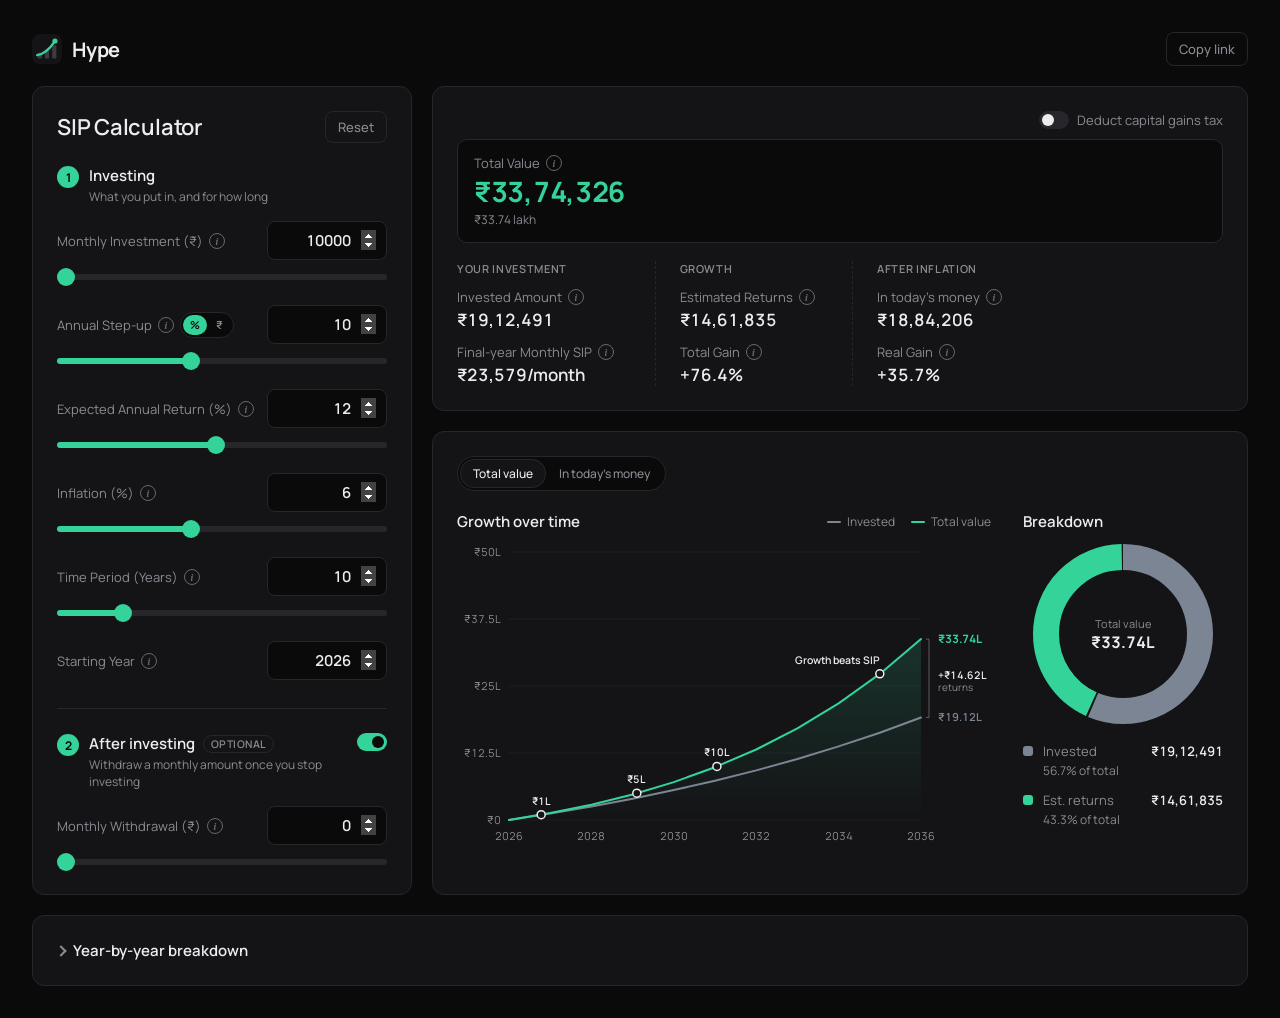
==== commit 02e6e509: "Add LTCG tax, SWP switch, starting year and 50-year withdrawal horizon - LTCG tax switch with its ow" ====
--- a/index.html
+++ b/index.html
@@ -159,15 +159,29 @@
               aria-label="Time Period"
             />
           </div>
+
+          <div class="field">
+            <div class="field-head">
+              <div class="label-wrap">
+                <label for="startyear">Starting Year</label>
+                <button type="button" class="info" aria-label="About Starting Year" data-info="The calendar year your first payment is made, so the table and chart tooltips show real years. It doesn't change any amounts.">i</button>
+              </div>
+              <input type="number" id="startyear" value="2026" min="1990" max="2100" step="1" />
+            </div>
+          </div>
         </section>
 
-        <section class="input-section" aria-labelledby="sec-after">
+        <section class="input-section" id="sec-after-box" aria-labelledby="sec-after">
           <div class="section-head">
             <span class="section-step" aria-hidden="true">2</span>
             <div>
               <h2 class="section-title" id="sec-after">After investing <span class="section-tag">Optional</span></h2>
               <p class="section-sub">Withdraw a monthly amount once you stop investing</p>
             </div>
+            <label class="switch section-switch">
+              <input type="checkbox" role="switch" id="swp-on" data-url checked aria-label="Withdraw after investing" />
+              <span class="switch-track" aria-hidden="true"></span>
+            </label>
           </div>
 
           <div class="field">
@@ -215,11 +229,20 @@
             <p class="field-note" id="withdrawal-note" hidden></p>
           </div>
         </section>
+
       </section>
 
       <div class="side">
         <section class="card result" aria-label="Results">
           <!-- Headline: what the investment is worth at the end -->
+          <div class="tax-toggle-row">
+            <label class="switch">
+              <input type="checkbox" role="switch" id="ltcg" data-url />
+              <span class="switch-track" aria-hidden="true"></span>
+              Deduct capital gains tax
+            </label>
+          </div>
+          <div class="top-row">
           <div class="result-hero">
             <div class="hero-main">
               <span class="label-wrap">Total Value
@@ -230,6 +253,25 @@
             </div>
           </div>
 
+            <div class="tax-box" id="tax-box" hidden>
+              <span class="label-wrap">Capital gains tax
+                <button type="button" class="info" aria-label="About capital gains tax" data-info="Equity mutual funds held over a year pay 12.5% tax (LTCG) on gains above ₹1.25 lakh in a year. 'All at once' is what you would pay selling everything at the end of investing. 'With withdrawals' is the total paid over the years: each withdrawal is part cost, part gain, and the year's tax comes out of the money left, so Total withdrawn is before it. Simplified: every unit is treated as held over a year, and no surcharge or other income is counted.">i</button>
+              </span>
+              <div class="tax-lines">
+                <div class="tax-line" id="tax-lump">
+                  <span class="tax-sub">If sold all at once</span>
+                  <span class="hero-value" id="tax-lump-value">-</span>
+                  <span class="hero-words" id="tax-lump-words"></span>
+                </div>
+                <div class="tax-line" id="tax-swp" hidden>
+                  <span class="tax-sub">With withdrawals</span>
+                  <span class="hero-value" id="tax-swp-value">-</span>
+                  <span class="hero-words" id="tax-swp-words"></span>
+                </div>
+              </div>
+            </div>
+          </div>
+
           <section class="result-group" aria-labelledby="group-invest">
             <h3 class="group-title" id="group-invest">Your investment</h3>
             <p>
@@ -282,13 +324,13 @@
             <h3 class="group-title" id="group-withdraw">Withdrawals</h3>
             <p>
               <span class="label-wrap">Money lasts
-                <button type="button" class="info" aria-label="About Money lasts" data-info="How long your monthly withdrawals can go on after you stop investing, before the money runs out, including any yearly rises. Checked for up to 50 years.">i</button>
+                <button type="button" class="info" aria-label="About Money lasts" data-info="How long your monthly withdrawals can go on after you stop investing, before the money runs out, including any yearly rises. Checked for up to 80 years.">i</button>
               </span>
               <span id="lasts">-</span>
             </p>
             <p>
               <span class="label-wrap"><span class="withdrawn-label">Total withdrawn</span>
-                <button type="button" class="info" aria-label="About Total withdrawn" data-info="Everything you take out until the money runs out. If it lasts more than 50 years, this covers the first 10, the same years shown in the chart and the table.">i</button>
+                <button type="button" class="info" aria-label="About Total withdrawn" data-info="Everything you take out until the money runs out. If it lasts more than 80 years, this covers all 80, the same years shown in the chart and the table.">i</button>
               </span>
               <span id="withdrawn">-</span>
             </p>
--- a/style.css
+++ b/style.css
@@ -342,10 +342,6 @@
   .result {
     grid-template-columns: repeat(auto-fit, minmax(150px, 1fr));
     column-gap: 24px;
-  }
-
-  .result-hero {
-    grid-column: 1 / -1;
   }
 
   .result-group + .result-group {
@@ -1137,3 +1133,65 @@
   stroke-width: 3px;
   stroke-linejoin: round;
 }
+
+.top-row {
+  grid-column: 1 / -1;
+  display: flex;
+  flex-wrap: wrap;
+  gap: 12px;
+}
+
+.top-row .result-hero {
+  flex: 1 1 200px;
+}
+
+.tax-toggle-row {
+  grid-column: 1 / -1;
+  display: flex;
+  justify-content: flex-end;
+  margin-bottom: 10px;
+}
+
+.tax-box {
+  flex: 2 1 300px;
+  display: flex;
+  flex-direction: column;
+  justify-content: center;
+  gap: 4px;
+  padding: 14px 16px;
+  background: var(--bg);
+  border: 1px solid var(--border);
+  border-radius: 10px;
+}
+
+.tax-box[hidden],
+.tax-line[hidden] {
+  display: none;
+}
+
+.tax-box .label-wrap {
+  font-size: 13px;
+  color: var(--muted);
+}
+
+.tax-lines {
+  display: flex;
+  flex-wrap: wrap;
+  gap: 6px 28px;
+}
+
+.tax-line {
+  display: flex;
+  flex-direction: column;
+  gap: 2px;
+}
+
+.tax-sub {
+  font-size: 12px;
+  color: var(--muted);
+}
+
+.tax-box .hero-value {
+  font-size: 22px;
+  color: var(--text);
+}
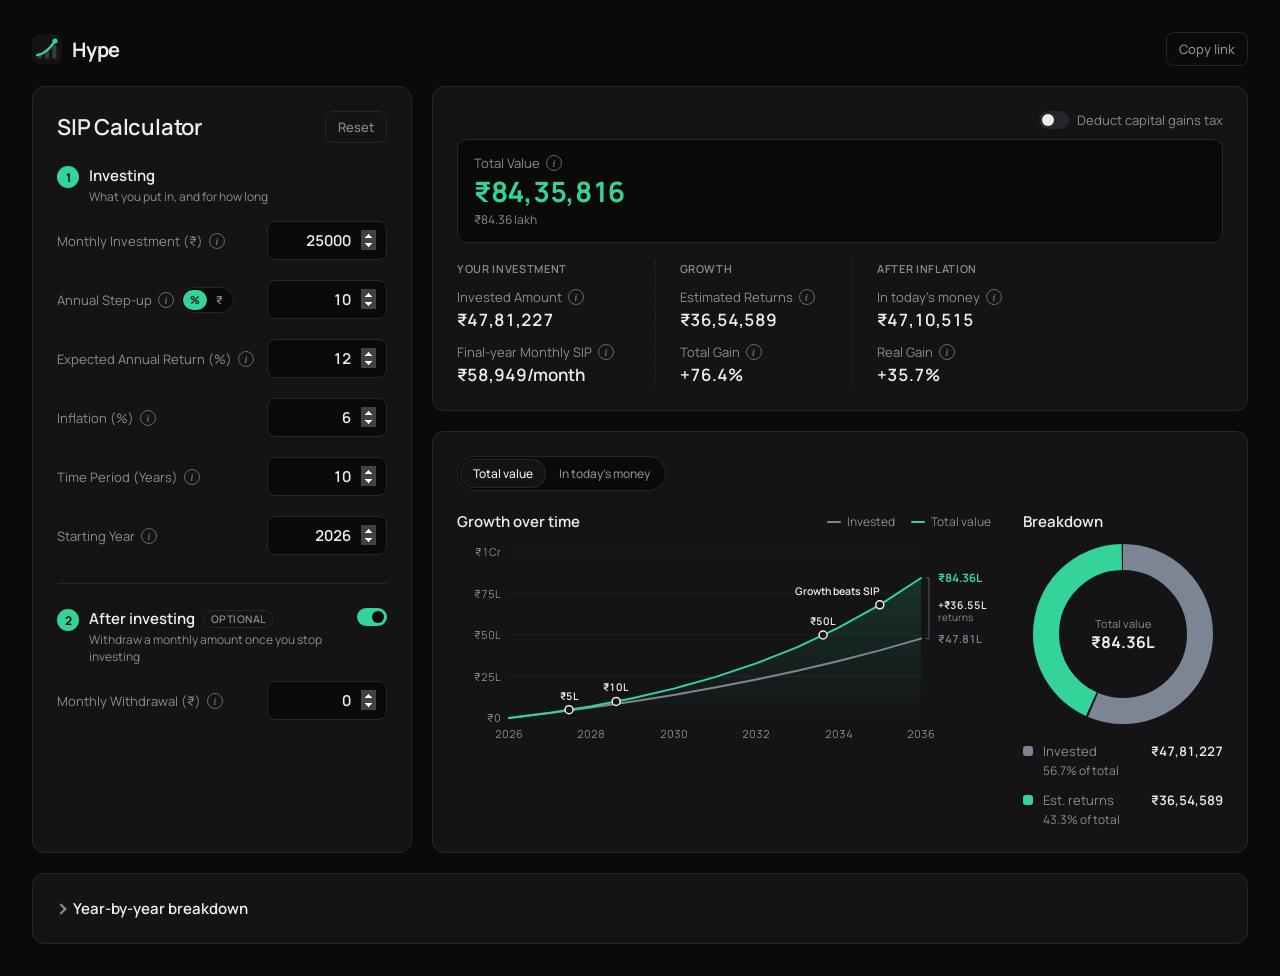
==== commit 78530fc8: "Remove sliders, add wheel input and tidy tax layout - Remove the range sliders; each setting is a nu" ====
--- a/index.html
+++ b/index.html
@@ -19,7 +19,9 @@
         <img src="favicon.svg" alt="" width="30" height="30" />
         <span>Hype</span>
       </a>
-      <button type="button" class="ghost-btn nav-copy" id="copy-link">Copy link</button>
+      <button type="button" class="ghost-btn nav-copy" id="copy-link">
+        Copy link
+      </button>
     </header>
 
     <main class="layout">
@@ -44,36 +46,51 @@
             <div class="field-head">
               <div class="label-wrap">
                 <label for="amount">Monthly Investment (₹)</label>
-                <button type="button" class="info" aria-label="About Monthly Investment" data-info="The amount you invest every month. With a step-up, this is what you invest in year 1.">i</button>
+                <button
+                  type="button"
+                  class="info"
+                  aria-label="About Monthly Investment"
+                  data-info="The amount you invest every month. With a step-up, this is what you invest in year 1."
+                >
+                  i
+                </button>
               </div>
               <input
                 type="number"
                 id="amount"
-                value="10000"
+                value="25000"
                 min="10000"
                 max="250000"
                 step="1000"
               />
             </div>
-            <input
-              type="range"
-              id="amount-range"
-              min="10000"
-              max="250000"
-              step="1000"
-              value="10000"
-              aria-label="Monthly Investment"
-            />
           </div>
 
           <div class="field">
             <div class="field-head">
               <div class="label-wrap">
                 <label for="stepup">Annual Step-up</label>
-                <button type="button" class="info" aria-label="About Annual Step-up" data-info="How much you raise your monthly investment each year, as a percentage or a fixed amount. At 10%, ₹10,000 a month becomes ₹11,000 in year 2 and ₹12,100 in year 3. At ₹1,000, it becomes ₹11,000, then ₹12,000. Set 0 for a regular SIP.">i</button>
-                <div class="unit-toggle" role="group" aria-label="Step-up in" data-unit-for="stepup" data-unit="percent">
-                  <button type="button" data-unit="percent" aria-pressed="true">%</button>
-                  <button type="button" data-unit="amount" aria-pressed="false">₹</button>
+                <button
+                  type="button"
+                  class="info"
+                  aria-label="About Annual Step-up"
+                  data-info="How much you raise your monthly investment each year, as a percentage or a fixed amount. At 10%, ₹10,000 a month becomes ₹11,000 in year 2 and ₹12,100 in year 3. At ₹1,000, it becomes ₹11,000, then ₹12,000. Set 0 for a regular SIP."
+                >
+                  i
+                </button>
+                <div
+                  class="unit-toggle"
+                  role="group"
+                  aria-label="Step-up in"
+                  data-unit-for="stepup"
+                  data-unit="percent"
+                >
+                  <button type="button" data-unit="percent" aria-pressed="true">
+                    %
+                  </button>
+                  <button type="button" data-unit="amount" aria-pressed="false">
+                    ₹
+                  </button>
                 </div>
               </div>
               <input
@@ -85,41 +102,44 @@
                 step="1"
               />
             </div>
-            <input
-              type="range"
-              id="stepup-range"
-              min="0"
-              max="25"
-              step="1"
-              value="10"
-              aria-label="Annual Step-up"
-            />
           </div>
 
           <div class="field">
             <div class="field-head">
               <div class="label-wrap">
                 <label for="rate">Expected Annual Return (%)</label>
-                <button type="button" class="info" aria-label="About Expected Annual Return" data-info="The yearly return you expect from your investment, compounded monthly. Real returns are not guaranteed and vary from year to year.">i</button>
-              </div>
-              <input type="number" id="rate" value="12" min="0" max="25" step="0.5" />
-            </div>
-            <input
-              type="range"
-              id="rate-range"
-              min="0"
-              max="25"
-              step="0.5"
-              value="12"
-              aria-label="Expected Annual Return"
-            />
+                <button
+                  type="button"
+                  class="info"
+                  aria-label="About Expected Annual Return"
+                  data-info="The yearly return you expect from your investment, compounded monthly. Real returns are not guaranteed and vary from year to year."
+                >
+                  i
+                </button>
+              </div>
+              <input
+                type="number"
+                id="rate"
+                value="12"
+                min="0"
+                max="25"
+                step="0.5"
+              />
+            </div>
           </div>
 
           <div class="field">
             <div class="field-head">
               <div class="label-wrap">
                 <label for="inflation">Inflation (%)</label>
-                <button type="button" class="info" aria-label="About Inflation" data-info="How fast prices rise each year. Used to work out what your final amount would be worth in today's money. Set 0% to ignore it.">i</button>
+                <button
+                  type="button"
+                  class="info"
+                  aria-label="About Inflation"
+                  data-info="How fast prices rise each year. Used to work out what your final amount would be worth in today's money. Set 0% to ignore it."
+                >
+                  i
+                </button>
               </div>
               <input
                 type="number"
@@ -130,56 +150,74 @@
                 step="0.5"
               />
             </div>
-            <input
-              type="range"
-              id="inflation-range"
-              min="0"
-              max="15"
-              step="0.5"
-              value="6"
-              aria-label="Inflation"
-            />
           </div>
 
           <div class="field">
             <div class="field-head">
               <div class="label-wrap">
                 <label for="years">Time Period (Years)</label>
-                <button type="button" class="info" aria-label="About Time Period" data-info="How many years you keep investing. All results are worked out at the end of this period.">i</button>
+                <button
+                  type="button"
+                  class="info"
+                  aria-label="About Time Period"
+                  data-info="How many years you keep investing. All results are worked out at the end of this period."
+                >
+                  i
+                </button>
               </div>
               <input type="number" id="years" value="10" min="1" max="50" />
             </div>
-            <input
-              type="range"
-              id="years-range"
-              min="1"
-              max="50"
-              step="1"
-              value="10"
-              aria-label="Time Period"
-            />
           </div>
 
           <div class="field">
             <div class="field-head">
               <div class="label-wrap">
                 <label for="startyear">Starting Year</label>
-                <button type="button" class="info" aria-label="About Starting Year" data-info="The calendar year your first payment is made, so the table and chart tooltips show real years. It doesn't change any amounts.">i</button>
-              </div>
-              <input type="number" id="startyear" value="2026" min="1990" max="2100" step="1" />
+                <button
+                  type="button"
+                  class="info"
+                  aria-label="About Starting Year"
+                  data-info="The calendar year your first payment is made, so the table and chart tooltips show real years. It doesn't change any amounts."
+                >
+                  i
+                </button>
+              </div>
+              <input
+                type="number"
+                id="startyear"
+                value="2026"
+                min="1990"
+                max="2100"
+                step="1"
+              />
             </div>
           </div>
         </section>
 
-        <section class="input-section" id="sec-after-box" aria-labelledby="sec-after">
+        <section
+          class="input-section"
+          id="sec-after-box"
+          aria-labelledby="sec-after"
+        >
           <div class="section-head">
             <span class="section-step" aria-hidden="true">2</span>
             <div>
-              <h2 class="section-title" id="sec-after">After investing <span class="section-tag">Optional</span></h2>
-              <p class="section-sub">Withdraw a monthly amount once you stop investing</p>
+              <h2 class="section-title" id="sec-after">
+                After investing <span class="section-tag">Optional</span>
+              </h2>
+              <p class="section-sub">
+                Withdraw a monthly amount once you stop investing
+              </p>
             </div>
             <label class="switch section-switch">
-              <input type="checkbox" role="switch" id="swp-on" data-url checked aria-label="Withdraw after investing" />
+              <input
+                type="checkbox"
+                role="switch"
+                id="swp-on"
+                data-url
+                checked
+                aria-label="Withdraw after investing"
+              />
               <span class="switch-track" aria-hidden="true"></span>
             </label>
           </div>
@@ -188,7 +226,14 @@
             <div class="field-head">
               <div class="label-wrap">
                 <label for="withdrawal">Monthly Withdrawal (₹)</label>
-                <button type="button" class="info" aria-label="About Monthly Withdrawal" data-info="Once you stop investing, take out this amount every month (a systematic withdrawal plan, or SWP). The rest stays invested at the same return. Shows how long the money lasts. Set 0 to skip.">i</button>
+                <button
+                  type="button"
+                  class="info"
+                  aria-label="About Monthly Withdrawal"
+                  data-info="Once you stop investing, take out this amount every month (a systematic withdrawal plan, or SWP). The rest stays invested at the same return. Shows how long the money lasts. Set 0 to skip."
+                >
+                  i
+                </button>
               </div>
               <input
                 type="number"
@@ -199,42 +244,57 @@
                 step="1000"
               />
             </div>
-            <input
-              type="range"
-              id="withdrawal-range"
-              min="0"
-              max="1000000"
-              step="1000"
-              value="0"
-              aria-label="Monthly Withdrawal"
-            />
             <div class="switches">
               <div class="switch-row">
                 <label class="switch">
-                  <input type="checkbox" role="switch" id="withdrawal-today" data-url checked />
+                  <input
+                    type="checkbox"
+                    role="switch"
+                    id="withdrawal-today"
+                    data-url
+                    checked
+                  />
                   <span class="switch-track" aria-hidden="true"></span>
                   Amount in today's money
                 </label>
-                <button type="button" class="info" aria-label="About Amount in today's money" data-info="On: type what you'd want to spend at today's prices, and it's scaled up by inflation to what that costs when withdrawals start. Off: the amount is taken out as it is.">i</button>
+                <button
+                  type="button"
+                  class="info"
+                  aria-label="About Amount in today's money"
+                  data-info="On: type what you'd want to spend at today's prices, and it's scaled up by inflation to what that costs when withdrawals start. Off: the amount is taken out as it is."
+                >
+                  i
+                </button>
               </div>
               <div class="switch-row">
                 <label class="switch">
-                  <input type="checkbox" role="switch" id="withdrawal-rise" data-url checked />
+                  <input
+                    type="checkbox"
+                    role="switch"
+                    id="withdrawal-rise"
+                    data-url
+                    checked
+                  />
                   <span class="switch-track" aria-hidden="true"></span>
                   Raise with inflation each year
                 </label>
-                <button type="button" class="info" aria-label="About Raise with inflation" data-info="On: the withdrawal goes up by the inflation rate every year, so it keeps buying the same amount. Off: it stays the same, and buys less each year.">i</button>
+                <button
+                  type="button"
+                  class="info"
+                  aria-label="About Raise with inflation"
+                  data-info="On: the withdrawal goes up by the inflation rate every year, so it keeps buying the same amount. Off: it stays the same, and buys less each year."
+                >
+                  i
+                </button>
               </div>
             </div>
             <p class="field-note" id="withdrawal-note" hidden></p>
           </div>
         </section>
-
       </section>
 
       <div class="side">
         <section class="card result" aria-label="Results">
-          <!-- Headline: what the investment is worth at the end -->
           <div class="tax-toggle-row">
             <label class="switch">
               <input type="checkbox" role="switch" id="ltcg" data-url />
@@ -242,20 +302,37 @@
               Deduct capital gains tax
             </label>
           </div>
+          <!-- Headline: what the investment is worth at the end, and the tax on it -->
           <div class="top-row">
-          <div class="result-hero">
-            <div class="hero-main">
-              <span class="label-wrap">Total Value
-                <button type="button" class="info" aria-label="About Total Value" data-info="The estimated value of your investment at the end of the period, before adjusting for inflation.">i</button>
-              </span>
-              <span class="hero-value" id="total">-</span>
-              <span class="hero-words" id="total-words"></span>
-            </div>
-          </div>
+            <div class="result-hero">
+              <div class="hero-main">
+                <span class="label-wrap"
+                  >Total Value
+                  <button
+                    type="button"
+                    class="info"
+                    aria-label="About Total Value"
+                    data-info="The estimated value of your investment at the end of the period, before adjusting for inflation."
+                  >
+                    i
+                  </button>
+                </span>
+                <span class="hero-value" id="total">-</span>
+                <span class="hero-words" id="total-words"></span>
+              </div>
+            </div>
 
             <div class="tax-box" id="tax-box" hidden>
-              <span class="label-wrap">Capital gains tax
-                <button type="button" class="info" aria-label="About capital gains tax" data-info="Equity mutual funds held over a year pay 12.5% tax (LTCG) on gains above ₹1.25 lakh in a year. 'All at once' is what you would pay selling everything at the end of investing. 'With withdrawals' is the total paid over the years: each withdrawal is part cost, part gain, and the year's tax comes out of the money left, so Total withdrawn is before it. Simplified: every unit is treated as held over a year, and no surcharge or other income is counted.">i</button>
+              <span class="label-wrap"
+                >Capital gains tax
+                <button
+                  type="button"
+                  class="info"
+                  aria-label="About capital gains tax"
+                  data-info="Equity mutual funds held over a year pay 12.5% tax (LTCG) on gains above ₹1.25 lakh in a year. 'All at once' is what you would pay selling everything at the end of investing. 'With withdrawals' is the total paid over the years: each withdrawal is part cost, part gain, and the year's tax comes out of the money left, so Total withdrawn is before it. Simplified: every unit is treated as held over a year, and no surcharge or other income is counted."
+                >
+                  i
+                </button>
               </span>
               <div class="tax-lines">
                 <div class="tax-line" id="tax-lump">
@@ -275,14 +352,30 @@
           <section class="result-group" aria-labelledby="group-invest">
             <h3 class="group-title" id="group-invest">Your investment</h3>
             <p>
-              <span class="label-wrap">Invested Amount
-                <button type="button" class="info" aria-label="About Invested Amount" data-info="Everything you put in: all your monthly payments, including step-ups.">i</button>
+              <span class="label-wrap"
+                >Invested Amount
+                <button
+                  type="button"
+                  class="info"
+                  aria-label="About Invested Amount"
+                  data-info="Everything you put in: all your monthly payments, including step-ups."
+                >
+                  i
+                </button>
               </span>
               <span id="invested">-</span>
             </p>
             <p>
-              <span class="label-wrap">Final-year Monthly SIP
-                <button type="button" class="info" aria-label="About Final-year Monthly SIP" data-info="What you invest each month in the last year, after all the step-ups. Same as your starting amount if step-up is 0%.">i</button>
+              <span class="label-wrap"
+                >Final-year Monthly SIP
+                <button
+                  type="button"
+                  class="info"
+                  aria-label="About Final-year Monthly SIP"
+                  data-info="What you invest each month in the last year, after all the step-ups. Same as your starting amount if step-up is 0%."
+                >
+                  i
+                </button>
               </span>
               <span id="final-sip">-</span>
             </p>
@@ -291,14 +384,30 @@
           <section class="result-group" aria-labelledby="group-growth">
             <h3 class="group-title" id="group-growth">Growth</h3>
             <p>
-              <span class="label-wrap">Estimated Returns
-                <button type="button" class="info" aria-label="About Estimated Returns" data-info="What your money earned: Total Value minus Invested Amount.">i</button>
+              <span class="label-wrap"
+                >Estimated Returns
+                <button
+                  type="button"
+                  class="info"
+                  aria-label="About Estimated Returns"
+                  data-info="What your money earned: Total Value minus Invested Amount."
+                >
+                  i
+                </button>
               </span>
               <span id="returns">-</span>
             </p>
             <p>
-              <span class="label-wrap">Total Gain
-                <button type="button" class="info" aria-label="About Total Gain" data-info="How much your money grew overall: Estimated Returns as a percentage of Invested Amount.">i</button>
+              <span class="label-wrap"
+                >Total Gain
+                <button
+                  type="button"
+                  class="info"
+                  aria-label="About Total Gain"
+                  data-info="How much your money grew overall: Estimated Returns as a percentage of Invested Amount."
+                >
+                  i
+                </button>
               </span>
               <span id="gain">-</span>
             </p>
@@ -307,30 +416,67 @@
           <section class="result-group" aria-labelledby="group-inflation">
             <h3 class="group-title" id="group-inflation">After inflation</h3>
             <p>
-              <span class="label-wrap">In today's money
-                <button type="button" class="info" aria-label="About In today's money" data-info="Total Value adjusted for inflation: roughly what it could buy at today's prices.">i</button>
+              <span class="label-wrap"
+                >In today's money
+                <button
+                  type="button"
+                  class="info"
+                  aria-label="About In today's money"
+                  data-info="Total Value adjusted for inflation: roughly what it could buy at today's prices."
+                >
+                  i
+                </button>
               </span>
               <span id="real">-</span>
             </p>
             <p>
-              <span class="label-wrap">Real Gain
-                <button type="button" class="info" aria-label="About Real Gain" data-info="Total Gain after inflation: how much more your money can buy at the end than everything you put in, with each payment counted at its value in today's money.">i</button>
+              <span class="label-wrap"
+                >Real Gain
+                <button
+                  type="button"
+                  class="info"
+                  aria-label="About Real Gain"
+                  data-info="Total Gain after inflation: how much more your money can buy at the end than everything you put in, with each payment counted at its value in today's money."
+                >
+                  i
+                </button>
               </span>
               <span id="real-gain">-</span>
             </p>
           </section>
 
-          <section class="result-group" aria-labelledby="group-withdraw" id="withdraw-group" hidden>
+          <section
+            class="result-group"
+            aria-labelledby="group-withdraw"
+            id="withdraw-group"
+            hidden
+          >
             <h3 class="group-title" id="group-withdraw">Withdrawals</h3>
             <p>
-              <span class="label-wrap">Money lasts
-                <button type="button" class="info" aria-label="About Money lasts" data-info="How long your monthly withdrawals can go on after you stop investing, before the money runs out, including any yearly rises. Checked for up to 80 years.">i</button>
+              <span class="label-wrap"
+                >Money lasts
+                <button
+                  type="button"
+                  class="info"
+                  aria-label="About Money lasts"
+                  data-info="How long your monthly withdrawals can go on after you stop investing, before the money runs out, including any yearly rises. Checked for up to 80 years."
+                >
+                  i
+                </button>
               </span>
               <span id="lasts">-</span>
             </p>
             <p>
-              <span class="label-wrap"><span class="withdrawn-label">Total withdrawn</span>
-                <button type="button" class="info" aria-label="About Total withdrawn" data-info="Everything you take out until the money runs out. If it lasts more than 80 years, this covers all 80, the same years shown in the chart and the table.">i</button>
+              <span class="label-wrap"
+                ><span class="withdrawn-label">Total withdrawn</span>
+                <button
+                  type="button"
+                  class="info"
+                  aria-label="About Total withdrawn"
+                  data-info="Everything you take out until the money runs out. If it lasts more than 80 years, this covers all 80, the same years shown in the chart and the table."
+                >
+                  i
+                </button>
               </span>
               <span id="withdrawn">-</span>
             </p>
@@ -341,21 +487,54 @@
           <!-- Switches both charts between total value and today's money -->
           <div class="view-bar">
             <div class="tabs" role="tablist" aria-label="Show values as">
-              <button type="button" class="tab" role="tab" id="view-tab-total" aria-selected="true" aria-controls="charts-panel" data-mode="total">Total value</button>
-              <button type="button" class="tab" role="tab" id="view-tab-real" aria-selected="false" aria-controls="charts-panel" data-mode="real" tabindex="-1">In today's money</button>
+              <button
+                type="button"
+                class="tab"
+                role="tab"
+                id="view-tab-total"
+                aria-selected="true"
+                aria-controls="charts-panel"
+                data-mode="total"
+              >
+                Total value
+              </button>
+              <button
+                type="button"
+                class="tab"
+                role="tab"
+                id="view-tab-real"
+                aria-selected="false"
+                aria-controls="charts-panel"
+                data-mode="real"
+                tabindex="-1"
+              >
+                In today's money
+              </button>
             </div>
             <p class="view-note" id="view-note" hidden>
-              Adjusted for inflation. Each payment is counted at its value in today's money when it was made.
-            </p>
-          </div>
-
-          <div class="charts-panel" id="charts-panel" role="tabpanel" aria-labelledby="view-tab-total">
+              Adjusted for inflation. Each payment is counted at its value in
+              today's money when it was made.
+            </p>
+          </div>
+
+          <div
+            class="charts-panel"
+            id="charts-panel"
+            role="tabpanel"
+            aria-labelledby="view-tab-total"
+          >
             <div class="chart-block">
               <div class="chart-head">
                 <h2>Growth over time</h2>
                 <div class="legend">
-                  <span><i class="swatch line invested"></i><span id="legend-invested">Invested</span></span>
-                  <span><i class="swatch line value"></i><span id="legend-value">Total value</span></span>
+                  <span
+                    ><i class="swatch line invested"></i
+                    ><span id="legend-invested">Invested</span></span
+                  >
+                  <span
+                    ><i class="swatch line value"></i
+                    ><span id="legend-value">Total value</span></span
+                  >
                 </div>
               </div>
               <div class="chart" id="line-chart"></div>
@@ -378,18 +557,22 @@
         <details class="table-block">
           <summary>Year-by-year breakdown</summary>
           <div class="details-body">
-          <div class="table-actions">
-            <button type="button" class="ghost-btn" id="download-csv">Download CSV</button>
-          </div>
-          <div class="table-wrap">
-            <table>
-              <caption class="visually-hidden">Year-by-year SIP breakdown</caption>
-              <thead>
-                <tr id="year-head"></tr>
-              </thead>
-              <tbody id="year-table"></tbody>
-            </table>
-          </div>
+            <div class="table-actions">
+              <button type="button" class="ghost-btn" id="download-csv">
+                Download CSV
+              </button>
+            </div>
+            <div class="table-wrap">
+              <table>
+                <caption class="visually-hidden">
+                  Year-by-year SIP breakdown
+                </caption>
+                <thead>
+                  <tr id="year-head"></tr>
+                </thead>
+                <tbody id="year-table"></tbody>
+              </table>
+            </div>
           </div>
         </details>
       </section>
--- a/style.css
+++ b/style.css
@@ -9,7 +9,6 @@
   --muted: #8b8b94;
 
   --accent: #34d399;
-  --accent-hover: #6ee7b7;
   --accent-glow: rgba(52, 211, 153, 0.18);
 
   --tooltip-bg: #1c1c20;
@@ -200,53 +199,6 @@
 input[type="number"]:focus {
   border-color: var(--accent);
   box-shadow: 0 0 0 3px var(--accent-glow);
-}
-
-input[type="range"] {
-  -webkit-appearance: none;
-  appearance: none;
-  width: 100%;
-  height: 6px;
-  margin: 14px 0 0;
-  border-radius: 999px;
-  background: linear-gradient(
-    to right,
-    var(--accent) var(--fill, 0%),
-    var(--border) var(--fill, 0%)
-  );
-  outline: none;
-  cursor: pointer;
-}
-
-input[type="range"]::-webkit-slider-thumb {
-  -webkit-appearance: none;
-  appearance: none;
-  width: 18px;
-  height: 18px;
-  border-radius: 50%;
-  background: var(--accent);
-  border: none;
-  transition: transform 0.1s;
-}
-
-input[type="range"]::-moz-range-thumb {
-  width: 18px;
-  height: 18px;
-  border-radius: 50%;
-  background: var(--accent);
-  border: none;
-}
-
-input[type="range"]:active::-webkit-slider-thumb {
-  transform: scale(1.15);
-}
-
-input[type="range"]:focus-visible::-webkit-slider-thumb {
-  box-shadow: 0 0 0 4px var(--accent-glow);
-}
-
-input[type="range"]:focus-visible::-moz-range-thumb {
-  box-shadow: 0 0 0 4px var(--accent-glow);
 }
 
 .side {
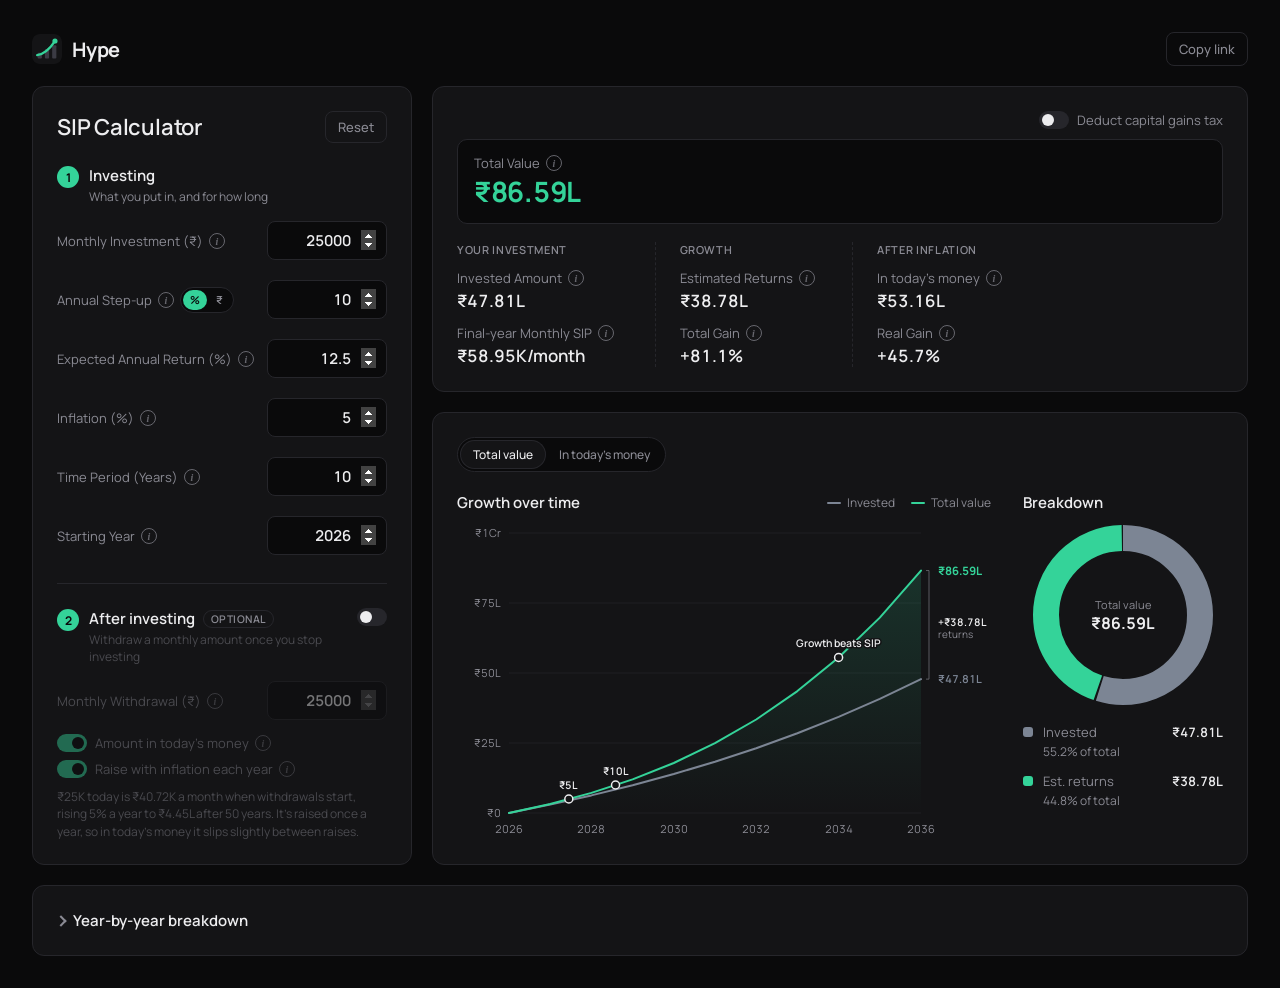
==== commit ac9cbf32: "Show amounts as K/L/Cr, SWP off by default, fix tax column and tooltip - All rupee amounts are shown" ====
--- a/index.html
+++ b/index.html
@@ -59,8 +59,8 @@
                 type="number"
                 id="amount"
                 value="25000"
-                min="10000"
-                max="250000"
+                min="1000"
+                max="100000"
                 step="1000"
               />
             </div>
@@ -120,9 +120,9 @@
               <input
                 type="number"
                 id="rate"
-                value="12"
+                value="12.5"
                 min="0"
-                max="25"
+                max="30"
                 step="0.5"
               />
             </div>
@@ -144,9 +144,9 @@
               <input
                 type="number"
                 id="inflation"
-                value="6"
+                value="5"
                 min="0"
-                max="15"
+                max="10"
                 step="0.5"
               />
             </div>
@@ -187,7 +187,7 @@
                 id="startyear"
                 value="2026"
                 min="1990"
-                max="2100"
+                max="2050"
                 step="1"
               />
             </div>
@@ -215,7 +215,6 @@
                 role="switch"
                 id="swp-on"
                 data-url
-                checked
                 aria-label="Withdraw after investing"
               />
               <span class="switch-track" aria-hidden="true"></span>
@@ -238,9 +237,9 @@
               <input
                 type="number"
                 id="withdrawal"
-                value="0"
+                value="25000"
                 min="0"
-                max="1000000"
+                max="500000"
                 step="1000"
               />
             </div>
@@ -318,7 +317,6 @@
                   </button>
                 </span>
                 <span class="hero-value" id="total">-</span>
-                <span class="hero-words" id="total-words"></span>
               </div>
             </div>
 
--- a/style.css
+++ b/style.css
@@ -1147,3 +1147,13 @@
   font-size: 22px;
   color: var(--text);
 }
+
+.section-switch {
+  margin-left: auto;
+  flex-shrink: 0;
+}
+
+.input-section.is-off .field,
+.input-section.is-off .section-sub {
+  opacity: 0.45;
+}
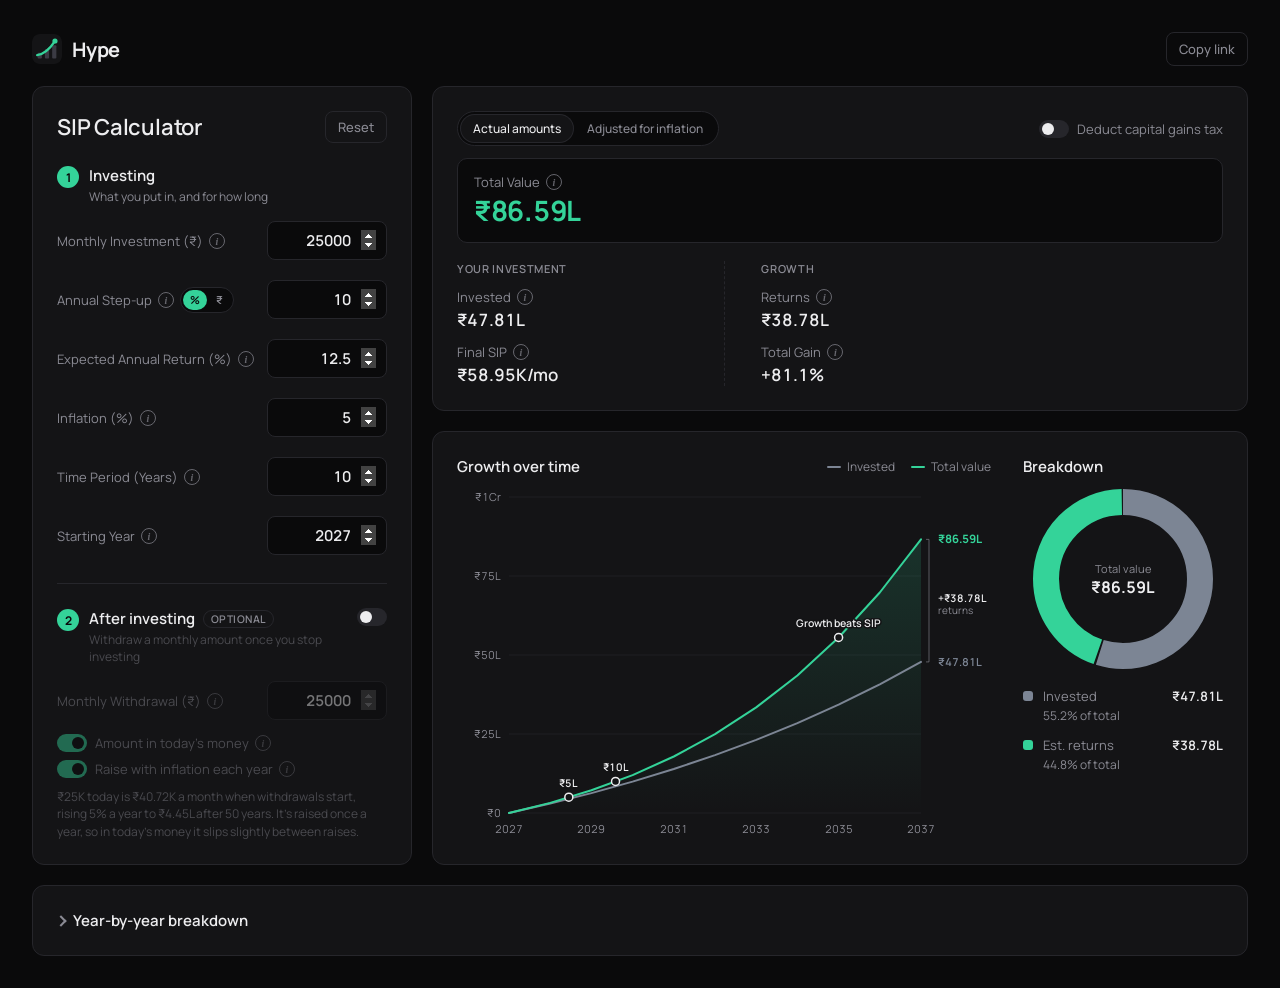
==== commit 179a637e: "Make the view tabs global, fit results in four columns, cap the chart - Actual / inflation-adjusted " ====
--- a/index.html
+++ b/index.html
@@ -165,7 +165,7 @@
                   i
                 </button>
               </div>
-              <input type="number" id="years" value="10" min="1" max="50" />
+              <input type="number" id="years" value="10" min="1" max="40" />
             </div>
           </div>
 
@@ -185,7 +185,7 @@
               <input
                 type="number"
                 id="startyear"
-                value="2026"
+                value="2027"
                 min="1990"
                 max="2050"
                 step="1"
@@ -294,24 +294,47 @@
 
       <div class="side">
         <section class="card result" aria-label="Results">
-          <div class="tax-toggle-row">
+          <div class="view-bar">
+            <div class="tabs" role="tablist" aria-label="Show amounts as">
+              <button
+                type="button"
+                class="tab"
+                role="tab"
+                id="view-tab-total"
+                aria-selected="true"
+                data-mode="total"
+              >
+                Actual amounts
+              </button>
+              <button
+                type="button"
+                class="tab"
+                role="tab"
+                id="view-tab-real"
+                aria-selected="false"
+                data-mode="real"
+                tabindex="-1"
+              >
+                Adjusted for inflation
+              </button>
+            </div>
             <label class="switch">
               <input type="checkbox" role="switch" id="ltcg" data-url />
               <span class="switch-track" aria-hidden="true"></span>
               Deduct capital gains tax
             </label>
           </div>
-          <!-- Headline: what the investment is worth at the end, and the tax on it -->
+          <!-- Headline: what the investment is worth at the end -->
           <div class="top-row">
             <div class="result-hero">
               <div class="hero-main">
                 <span class="label-wrap"
-                  >Total Value
+                  ><span id="total-label">Total Value</span>
                   <button
                     type="button"
                     class="info"
                     aria-label="About Total Value"
-                    data-info="The estimated value of your investment at the end of the period, before adjusting for inflation."
+                    data-info="The estimated value of your investment at the end of the period. Under 'Adjusted for inflation' it is shown at today's prices: roughly what it could buy now."
                   >
                     i
                   </button>
@@ -319,43 +342,17 @@
                 <span class="hero-value" id="total">-</span>
               </div>
             </div>
-
-            <div class="tax-box" id="tax-box" hidden>
-              <span class="label-wrap"
-                >Capital gains tax
-                <button
-                  type="button"
-                  class="info"
-                  aria-label="About capital gains tax"
-                  data-info="Equity mutual funds held over a year pay 12.5% tax (LTCG) on gains above ₹1.25 lakh in a year. 'All at once' is what you would pay selling everything at the end of investing. 'With withdrawals' is the total paid over the years: each withdrawal is part cost, part gain, and the year's tax comes out of the money left, so Total withdrawn is before it. Simplified: every unit is treated as held over a year, and no surcharge or other income is counted."
-                >
-                  i
-                </button>
-              </span>
-              <div class="tax-lines">
-                <div class="tax-line" id="tax-lump">
-                  <span class="tax-sub">If sold all at once</span>
-                  <span class="hero-value" id="tax-lump-value">-</span>
-                  <span class="hero-words" id="tax-lump-words"></span>
-                </div>
-                <div class="tax-line" id="tax-swp" hidden>
-                  <span class="tax-sub">With withdrawals</span>
-                  <span class="hero-value" id="tax-swp-value">-</span>
-                  <span class="hero-words" id="tax-swp-words"></span>
-                </div>
-              </div>
-            </div>
           </div>
 
           <section class="result-group" aria-labelledby="group-invest">
             <h3 class="group-title" id="group-invest">Your investment</h3>
             <p>
               <span class="label-wrap"
-                >Invested Amount
-                <button
-                  type="button"
-                  class="info"
-                  aria-label="About Invested Amount"
+                >Invested
+                <button
+                  type="button"
+                  class="info"
+                  aria-label="About Invested"
                   data-info="Everything you put in: all your monthly payments, including step-ups."
                 >
                   i
@@ -365,11 +362,11 @@
             </p>
             <p>
               <span class="label-wrap"
-                >Final-year Monthly SIP
-                <button
-                  type="button"
-                  class="info"
-                  aria-label="About Final-year Monthly SIP"
+                ><span class="final-sip-label">Final SIP</span>
+                <button
+                  type="button"
+                  class="info"
+                  aria-label="About Final SIP"
                   data-info="What you invest each month in the last year, after all the step-ups. Same as your starting amount if step-up is 0%."
                 >
                   i
@@ -383,12 +380,12 @@
             <h3 class="group-title" id="group-growth">Growth</h3>
             <p>
               <span class="label-wrap"
-                >Estimated Returns
-                <button
-                  type="button"
-                  class="info"
-                  aria-label="About Estimated Returns"
-                  data-info="What your money earned: Total Value minus Invested Amount."
+                >Returns
+                <button
+                  type="button"
+                  class="info"
+                  aria-label="About Returns"
+                  data-info="What your money earned: Total Value minus what you invested."
                 >
                   i
                 </button>
@@ -402,7 +399,7 @@
                   type="button"
                   class="info"
                   aria-label="About Total Gain"
-                  data-info="How much your money grew overall: Estimated Returns as a percentage of Invested Amount."
+                  data-info="How much your money grew overall: Returns as a percentage of what you invested."
                 >
                   i
                 </button>
@@ -411,36 +408,37 @@
             </p>
           </section>
 
-          <section class="result-group" aria-labelledby="group-inflation">
-            <h3 class="group-title" id="group-inflation">After inflation</h3>
-            <p>
-              <span class="label-wrap"
-                >In today's money
-                <button
-                  type="button"
-                  class="info"
-                  aria-label="About In today's money"
-                  data-info="Total Value adjusted for inflation: roughly what it could buy at today's prices."
-                >
-                  i
-                </button>
-              </span>
-              <span id="real">-</span>
-            </p>
-            <p>
-              <span class="label-wrap"
-                >Real Gain
-                <button
-                  type="button"
-                  class="info"
-                  aria-label="About Real Gain"
-                  data-info="Total Gain after inflation: how much more your money can buy at the end than everything you put in, with each payment counted at its value in today's money."
-                >
-                  i
-                </button>
-              </span>
-              <span id="real-gain">-</span>
-            </p>
+          <section
+            class="result-group"
+            aria-labelledby="group-tax"
+            id="tax-box"
+            hidden
+          >
+            <h3 class="group-title" id="group-tax">
+              <span class="label-wrap"
+                >LTCG tax
+                <button
+                  type="button"
+                  class="info"
+                  aria-label="About capital gains tax"
+                  data-info="Equity mutual funds held over a year pay 12.5% tax (LTCG) on gains above ₹1.25 lakh in a year. 'If sold all at once' is what you would pay selling everything at the end of investing. 'With SWP' is the total paid with monthly withdrawals over the years: each withdrawal is part cost, part gain, and the year's tax comes out of the money left, so Withdrawn is before it. Simplified: every unit is treated as held over a year, and no surcharge or other income is counted."
+                >
+                  i
+                </button>
+              </span>
+            </h3>
+            <div id="tax-lump">
+              <p>
+                <span class="label-wrap">If sold all at once</span>
+                <span id="tax-lump-value">-</span>
+              </p>
+            </div>
+            <div id="tax-swp" hidden>
+              <p>
+                <span class="label-wrap">With SWP</span>
+                <span id="tax-swp-value">-</span>
+              </p>
+            </div>
           </section>
 
           <section
@@ -457,7 +455,7 @@
                   type="button"
                   class="info"
                   aria-label="About Money lasts"
-                  data-info="How long your monthly withdrawals can go on after you stop investing, before the money runs out, including any yearly rises. Checked for up to 80 years."
+                  data-info="How long your monthly withdrawals can go on after you stop investing, before the money runs out, including any yearly rises. Checked for up to 50 years."
                 >
                   i
                 </button>
@@ -466,12 +464,12 @@
             </p>
             <p>
               <span class="label-wrap"
-                ><span class="withdrawn-label">Total withdrawn</span>
-                <button
-                  type="button"
-                  class="info"
-                  aria-label="About Total withdrawn"
-                  data-info="Everything you take out until the money runs out. If it lasts more than 80 years, this covers all 80, the same years shown in the chart and the table."
+                >Withdrawn
+                <button
+                  type="button"
+                  class="info"
+                  aria-label="About Withdrawn"
+                  data-info="Everything you take out until the money runs out. If it lasts more than 50 years, this covers all 50, the same years shown in the chart and the table."
                 >
                   i
                 </button>
@@ -482,52 +480,14 @@
         </section>
 
         <section class="card charts">
-          <!-- Switches both charts between total value and today's money -->
-          <div class="view-bar">
-            <div class="tabs" role="tablist" aria-label="Show values as">
-              <button
-                type="button"
-                class="tab"
-                role="tab"
-                id="view-tab-total"
-                aria-selected="true"
-                aria-controls="charts-panel"
-                data-mode="total"
-              >
-                Total value
-              </button>
-              <button
-                type="button"
-                class="tab"
-                role="tab"
-                id="view-tab-real"
-                aria-selected="false"
-                aria-controls="charts-panel"
-                data-mode="real"
-                tabindex="-1"
-              >
-                In today's money
-              </button>
-            </div>
-            <p class="view-note" id="view-note" hidden>
-              Adjusted for inflation. Each payment is counted at its value in
-              today's money when it was made.
-            </p>
-          </div>
-
-          <div
-            class="charts-panel"
-            id="charts-panel"
-            role="tabpanel"
-            aria-labelledby="view-tab-total"
-          >
+          <div class="charts-panel" id="charts-panel">
             <div class="chart-block">
               <div class="chart-head">
                 <h2>Growth over time</h2>
                 <div class="legend">
                   <span
                     ><i class="swatch line invested"></i
-                    ><span id="legend-invested">Invested</span></span
+                    ><span>Invested</span></span
                   >
                   <span
                     ><i class="swatch line value"></i
@@ -553,7 +513,7 @@
 
       <section class="card table-card">
         <details class="table-block">
-          <summary>Year-by-year breakdown</summary>
+          <summary id="table-title">Year-by-year breakdown</summary>
           <div class="details-body">
             <div class="table-actions">
               <button type="button" class="ghost-btn" id="download-csv">
--- a/style.css
+++ b/style.css
@@ -247,12 +247,6 @@
   font-variant-numeric: tabular-nums;
 }
 
-.hero-words {
-  min-height: 1.3em;
-  font-size: 12px;
-  color: var(--muted);
-}
-
 /* Groups of related results, each with a small heading */
 .result-group {
   margin-top: 18px;
@@ -288,19 +282,31 @@
   font-variant-numeric: tabular-nums;
 }
 
-/* With room to spare, the three groups sit side by side under the headline */
+/* With room to spare, the groups sit side by side under the headline */
 @container (min-width: 600px) {
-  /* Three groups, or four when withdrawals are shown */
+  /* Three columns, or four when tax and withdrawals are both shown */
   .result {
-    grid-template-columns: repeat(auto-fit, minmax(150px, 1fr));
-    column-gap: 24px;
+    grid-template-columns: repeat(3, minmax(0, 1fr));
+    column-gap: 36px;
   }
 
   .result-group + .result-group {
     padding-top: 0;
-    padding-left: 24px;
+    padding-left: 36px;
     border-top: none;
     border-left: 1px dashed var(--border);
+  }
+
+  /* Four groups: four snug columns */
+  .result:has(#tax-box:not([hidden])):has(#withdraw-group:not([hidden])) {
+    grid-template-columns: repeat(4, minmax(0, 1fr));
+    column-gap: 20px;
+  }
+
+  .result:has(#tax-box:not([hidden])):has(#withdraw-group:not([hidden]))
+    .result-group
+    + .result-group {
+    padding-left: 20px;
   }
 
   .result-group p {
@@ -314,6 +320,7 @@
   .result-group p span[id] {
     font-size: 17px;
     font-weight: 600;
+    white-space: nowrap;
   }
 }
 
@@ -670,7 +677,7 @@
   }
 }
 
-/* Tabs above the pie chart (segmented control) */
+/* View tabs at the top of the results (segmented control) */
 .tabs {
   display: inline-flex;
   gap: 2px;
@@ -709,20 +716,15 @@
   outline-offset: 1px;
 }
 
-/* Bar at the top of the charts card, holding the view tabs */
+/* Bar at the top of the results: the view tabs, and the tax switch beside them */
 .view-bar {
+  grid-column: 1 / -1;
   display: flex;
   flex-wrap: wrap;
   align-items: center;
-  gap: 8px 16px;
-  margin-bottom: -8px;
-}
-
-.view-note {
-  margin: 0;
-  font-size: 12px;
-  line-height: 1.45;
-  color: var(--muted);
+  justify-content: space-between;
+  gap: 10px 16px;
+  margin-bottom: 12px;
 }
 
 .charts-panel {
@@ -1097,55 +1099,11 @@
   flex: 1 1 200px;
 }
 
-.tax-toggle-row {
-  grid-column: 1 / -1;
-  display: flex;
-  justify-content: flex-end;
-  margin-bottom: 10px;
-}
-
-.tax-box {
-  flex: 2 1 300px;
-  display: flex;
-  flex-direction: column;
-  justify-content: center;
-  gap: 4px;
-  padding: 14px 16px;
-  background: var(--bg);
-  border: 1px solid var(--border);
-  border-radius: 10px;
-}
-
-.tax-box[hidden],
-.tax-line[hidden] {
-  display: none;
-}
-
-.tax-box .label-wrap {
-  font-size: 13px;
-  color: var(--muted);
-}
-
-.tax-lines {
-  display: flex;
-  flex-wrap: wrap;
-  gap: 6px 28px;
-}
-
-.tax-line {
-  display: flex;
-  flex-direction: column;
-  gap: 2px;
-}
-
-.tax-sub {
+.lasts-year {
+  margin-left: 4px;
   font-size: 12px;
-  color: var(--muted);
-}
-
-.tax-box .hero-value {
-  font-size: 22px;
-  color: var(--text);
+  font-weight: 400;
+  color: var(--muted);
 }
 
 .section-switch {
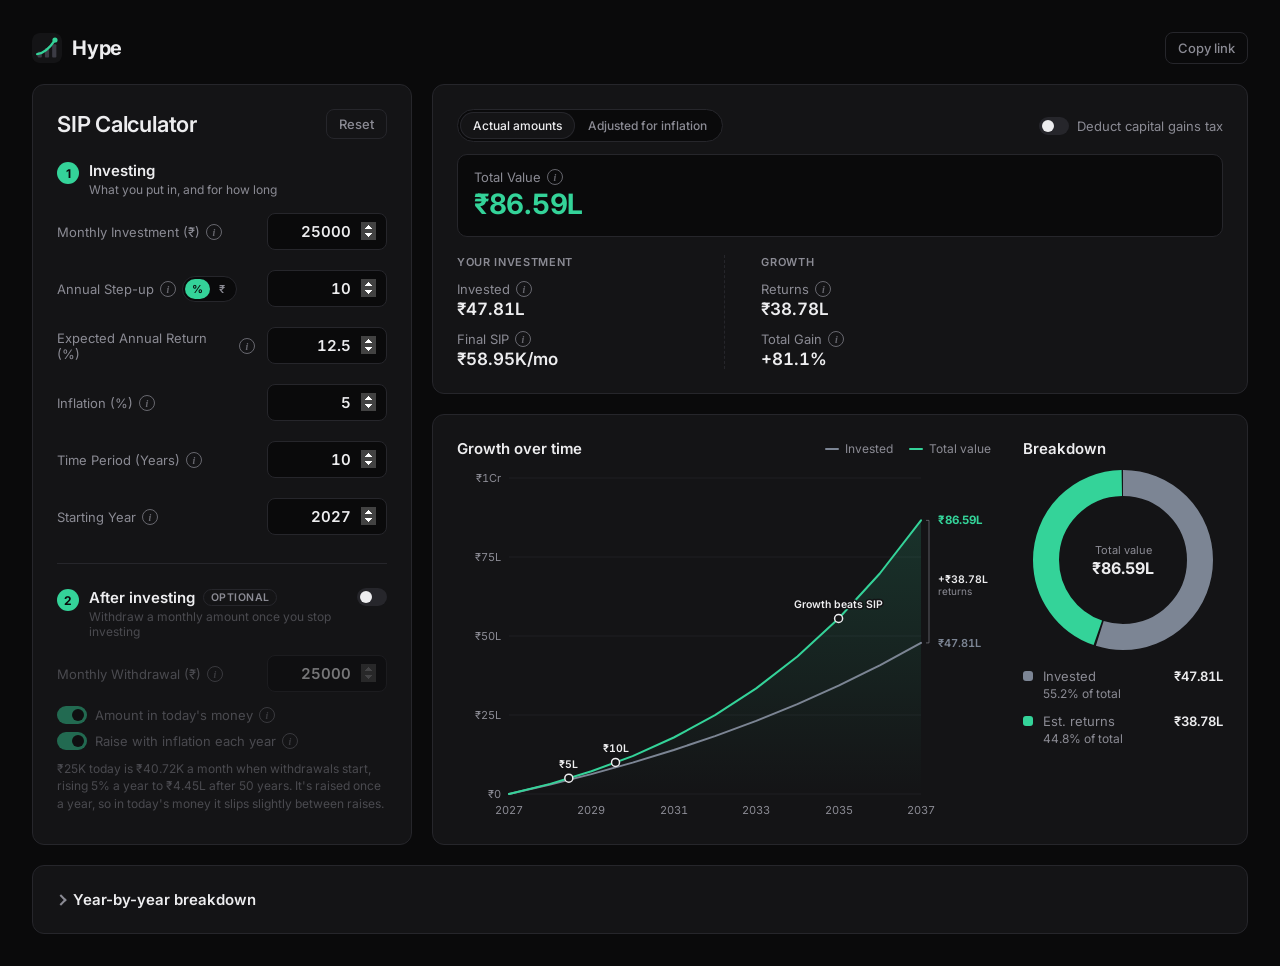
==== commit b77aea3a: "Split code into topic files and switch to Inter - common.js and script.js become 13 files in js/ (ma" ====
--- a/index.html
+++ b/index.html
@@ -8,10 +8,15 @@
     <link rel="preconnect" href="https://fonts.googleapis.com" />
     <link rel="preconnect" href="https://fonts.gstatic.com" crossorigin />
     <link
-      href="https://fonts.googleapis.com/css2?family=Manrope:wght@400;500;600;700&display=swap"
+      href="https://fonts.googleapis.com/css2?family=Inter:wght@400;500;600;700&display=swap"
       rel="stylesheet"
     />
-    <link rel="stylesheet" href="style.css" />
+    <link rel="stylesheet" href="css/base.css" />
+    <link rel="stylesheet" href="css/layout.css" />
+    <link rel="stylesheet" href="css/inputs.css" />
+    <link rel="stylesheet" href="css/results.css" />
+    <link rel="stylesheet" href="css/charts.css" />
+    <link rel="stylesheet" href="css/table.css" />
   </head>
   <body>
     <header class="navbar">
@@ -537,7 +542,18 @@
     </main>
 
     <div class="tooltip" id="tooltip" role="status"></div>
-    <script src="common.js"></script>
-    <script src="script.js"></script>
+    <script src="js/format.js"></script>
+    <script src="js/simulate.js"></script>
+    <script src="js/dom.js"></script>
+    <script src="js/animate.js"></script>
+    <script src="js/tooltip.js"></script>
+    <script src="js/line-chart.js"></script>
+    <script src="js/controls.js"></script>
+    <script src="js/state.js"></script>
+    <script src="js/growth-chart.js"></script>
+    <script src="js/pie-chart.js"></script>
+    <script src="js/results.js"></script>
+    <script src="js/table.js"></script>
+    <script src="js/main.js"></script>
   </body>
 </html>
--- a/css/base.css
+++ b/css/base.css
@@ -0,0 +1,233 @@
+:root {
+  color-scheme: dark;
+
+  --bg: #0a0a0b;
+  --surface: #141416;
+  --border: #26262b;
+  --grid: #1f1f23;
+  --text: #ededef;
+  --muted: #8b8b94;
+
+  --accent: #34d399;
+  --accent-glow: rgba(52, 211, 153, 0.18);
+
+  --tooltip-bg: #1c1c20;
+  --row-hover: #19191c;
+  --shadow: rgba(0, 0, 0, 0.45);
+
+  /* Chart series: invested is a quiet neutral, growth gets the accent */
+  --series-invested: #7c8594;
+  --series-value: var(--accent);
+}
+
+* {
+  box-sizing: border-box;
+}
+
+input,
+button {
+  font-family: inherit;
+}
+
+.ghost-btn {
+  padding: 6px 12px;
+  font-size: 13px;
+  font-weight: 500;
+  color: var(--muted);
+  background: transparent;
+  border: 1px solid var(--border);
+  border-radius: 8px;
+  cursor: pointer;
+  transition:
+    color 0.15s,
+    border-color 0.15s;
+}
+
+.ghost-btn:hover,
+.ghost-btn:focus-visible {
+  color: var(--accent);
+  border-color: var(--accent);
+  outline: none;
+}
+
+h3 {
+  display: flex;
+  align-items: center;
+  gap: 8px;
+  margin: 0;
+  font-size: 15px;
+  font-weight: 600;
+}
+
+body {
+  font-family:
+    "Inter",
+    system-ui,
+    -apple-system,
+    "Segoe UI",
+    Roboto,
+    sans-serif;
+  background: var(--bg);
+  color: var(--text);
+  min-height: 100vh;
+  margin: 0;
+  padding: 16px;
+  display: flex;
+  flex-direction: column;
+  align-items: center;
+}
+
+.card {
+  background: var(--surface);
+  border: 1px solid var(--border);
+  border-radius: 12px;
+  padding: 24px;
+  min-width: 0;
+}
+
+h1 {
+  margin: 0 0 8px;
+  font-size: 22px;
+  font-weight: 600;
+  letter-spacing: -0.01em;
+}
+
+h2 {
+  margin: 0;
+  font-size: 15px;
+  font-weight: 600;
+}
+
+.label-wrap {
+  display: inline-flex;
+  align-items: center;
+  gap: 6px;
+}
+
+.info {
+  flex-shrink: 0;
+  width: 16px;
+  height: 16px;
+  padding: 0;
+  border: 1px solid var(--muted);
+  border-radius: 50%;
+  background: transparent;
+  color: var(--muted);
+  font:
+    italic 600 10px/16px Georgia,
+    serif;
+  text-align: center;
+  cursor: help;
+  opacity: 0.7;
+  transition:
+    color 0.15s,
+    border-color 0.15s,
+    opacity 0.15s;
+}
+
+.info:hover,
+.info:focus-visible {
+  color: var(--accent);
+  border-color: var(--accent);
+  opacity: 1;
+  outline: none;
+}
+
+.tt-text {
+  line-height: 1.45;
+  color: var(--text);
+}
+
+.visually-hidden {
+  position: absolute;
+  width: 1px;
+  height: 1px;
+  overflow: hidden;
+  clip: rect(0 0 0 0);
+  white-space: nowrap;
+}
+
+.tooltip {
+  position: fixed;
+  z-index: 10;
+  pointer-events: none;
+  background: var(--tooltip-bg);
+  border: 1px solid var(--border);
+  border-radius: 8px;
+  padding: 8px 10px;
+  font-size: 12px;
+  color: var(--text);
+  box-shadow: 0 6px 20px var(--shadow);
+  opacity: 0;
+  transition: opacity 0.1s;
+  min-width: 150px;
+  max-width: 240px;
+}
+
+.tooltip.show {
+  opacity: 1;
+}
+
+.tooltip .tt-title {
+  color: var(--muted);
+  margin-bottom: 6px;
+}
+
+.tooltip .tt-row {
+  display: flex;
+  align-items: center;
+  gap: 6px;
+  margin-top: 3px;
+}
+
+.tooltip .tt-row b {
+  margin-left: auto;
+  padding-left: 12px;
+  font-variant-numeric: tabular-nums;
+}
+
+/* Cards fade and rise in when the page opens, one after another */
+@keyframes card-in {
+  from {
+    opacity: 0;
+    transform: translateY(12px);
+  }
+  to {
+    opacity: 1;
+    transform: none;
+  }
+}
+
+.card {
+  animation: card-in 0.55s cubic-bezier(0.2, 0.7, 0.3, 1) both;
+}
+
+.side > .card:nth-child(1) {
+  animation-delay: 0.09s;
+}
+
+.side > .card:nth-child(2) {
+  animation-delay: 0.18s;
+}
+
+.layout > .table-card {
+  animation-delay: 0.27s;
+}
+
+/* Respect "reduce motion" system settings */
+@media (prefers-reduced-motion: reduce) {
+  .card {
+    animation: none;
+  }
+}
+
+.tooltip .tt-milestone {
+  margin-top: 6px;
+  color: var(--accent);
+  font-weight: 600;
+}
+
+.tooltip .tt-sep {
+  margin: 6px 0 2px;
+  border-top: 1px solid var(--border);
+}
--- a/css/layout.css
+++ b/css/layout.css
@@ -0,0 +1,98 @@
+.calc-head {
+  display: flex;
+  justify-content: space-between;
+  align-items: center;
+  gap: 12px;
+}
+
+.calc-head h1 {
+  margin: 0;
+}
+
+.head-actions {
+  display: flex;
+  gap: 8px;
+}
+
+.layout {
+  width: 100%;
+  max-width: 1280px;
+  display: grid;
+  grid-template-columns: 380px 1fr;
+  gap: 20px;
+  align-items: start;
+}
+
+/* On wide screens the inputs card and the column beside it end at the same height:
+   whichever is shorter stretches, with its last card (or the inputs card's buttons) taking up the slack.
+
+   Narrower, the charts stack and the right column gets much taller, so each side keeps its own height. */
+@media (min-width: 1180px) {
+  .layout {
+    align-items: stretch;
+  }
+
+  .side > .card:last-child {
+    flex: 1;
+  }
+}
+
+@media (min-width: 900px) {
+  body {
+    padding: 32px;
+  }
+}
+
+@media (max-width: 760px) {
+  .layout {
+    grid-template-columns: 1fr;
+    max-width: 480px;
+  }
+}
+
+.side {
+  display: flex;
+  flex-direction: column;
+  gap: 20px;
+  min-width: 0;
+  container-type: inline-size;
+}
+
+/* Navbar: logo and name on the left, "Copy link" on the right */
+.navbar {
+  width: 100%;
+  max-width: 1280px;
+  display: flex;
+  flex-wrap: wrap;
+  align-items: center;
+  gap: 12px 16px;
+  margin-bottom: 20px;
+}
+
+.brand {
+  display: flex;
+  align-items: center;
+  gap: 10px;
+  margin-right: auto;
+  font-size: 20px;
+  font-weight: 700;
+  letter-spacing: -0.01em;
+  color: var(--text);
+  text-decoration: none;
+}
+
+.brand img {
+  display: block;
+  border-radius: 8px;
+}
+
+.nav-copy {
+  padding: 7px 12px;
+}
+
+/* The navbar lines up with the page below it */
+@media (max-width: 760px) {
+  .navbar {
+    max-width: 480px;
+  }
+}
--- a/css/inputs.css
+++ b/css/inputs.css
@@ -0,0 +1,256 @@
+.field {
+  margin-top: 20px;
+}
+
+.field-head {
+  display: flex;
+  justify-content: space-between;
+  align-items: center;
+  gap: 12px;
+}
+
+label {
+  font-size: 13px;
+  color: var(--muted);
+}
+
+/* Up/down arrows: always visible (Chrome/Edge hide them until hover), with a gap before them */
+input[type="number"]::-webkit-inner-spin-button,
+input[type="number"]::-webkit-outer-spin-button {
+  opacity: 1;
+  margin-left: 10px;
+}
+
+input[type="number"] {
+  width: 120px;
+  flex-shrink: 0;
+  padding: 8px 10px;
+  text-align: right;
+  font-size: 15px;
+  font-weight: 600;
+  font-variant-numeric: tabular-nums;
+  color: var(--text);
+  background: var(--bg);
+  border: 1px solid var(--border);
+  border-radius: 8px;
+  outline: none;
+  transition:
+    border-color 0.15s,
+    box-shadow 0.15s;
+}
+
+input[type="number"]:focus {
+  border-color: var(--accent);
+  box-shadow: 0 0 0 3px var(--accent-glow);
+}
+
+/* Small "% / ₹" switch beside the step-up label */
+.unit-toggle {
+  display: inline-flex;
+  padding: 2px;
+  background: var(--bg);
+  border: 1px solid var(--border);
+  border-radius: 999px;
+}
+
+.unit-toggle button {
+  min-width: 24px;
+  padding: 1px 7px;
+  font: inherit;
+  font-size: 11px;
+  font-weight: 600;
+  line-height: 18px;
+  color: var(--muted);
+  background: transparent;
+  border: none;
+  border-radius: 999px;
+  cursor: pointer;
+  transition:
+    background-color 0.2s,
+    color 0.2s;
+}
+
+.unit-toggle button:hover {
+  color: var(--text);
+}
+
+.unit-toggle button[aria-pressed="true"] {
+  color: var(--bg);
+  background: var(--accent);
+}
+
+.unit-toggle button:focus-visible {
+  outline: 2px solid var(--accent);
+  outline-offset: 1px;
+}
+
+/* Inputs card: "1 Investing" and "2 After investing", each with a numbered heading */
+.input-section {
+  margin-top: 22px;
+}
+
+.input-section + .input-section {
+  margin-top: 28px;
+  padding-top: 24px;
+  border-top: 1px solid var(--border);
+}
+
+.section-head {
+  display: flex;
+  align-items: flex-start;
+  gap: 10px;
+}
+
+.section-step {
+  flex-shrink: 0;
+  display: grid;
+  place-items: center;
+  width: 22px;
+  height: 22px;
+  margin-top: 1px;
+  border-radius: 50%;
+  font-size: 12px;
+  font-weight: 700;
+  color: var(--bg);
+  background: var(--accent);
+}
+
+.section-title {
+  display: flex;
+  align-items: center;
+  gap: 8px;
+  margin: 0;
+  font-size: 15px;
+  font-weight: 600;
+}
+
+.section-tag {
+  padding: 1px 7px;
+  font-size: 10.5px;
+  font-weight: 600;
+  letter-spacing: 0.04em;
+  text-transform: uppercase;
+  color: var(--muted);
+  border: 1px solid var(--border);
+  border-radius: 999px;
+}
+
+.section-sub {
+  margin: 2px 0 0;
+  font-size: 12px;
+  color: var(--muted);
+}
+
+.section-head + .field {
+  margin-top: 16px;
+}
+
+/* Keep "Step-up" on one line next to its % / ₹ switch */
+.label-wrap:has(.unit-toggle) label {
+  white-space: nowrap;
+}
+
+/* Narrower number boxes on phones */
+@media (max-width: 420px) {
+  input[type="number"] {
+    width: 100px;
+  }
+}
+
+/* On/off switches under the withdrawal box */
+.switches {
+  display: flex;
+  flex-direction: column;
+  gap: 8px;
+  margin-top: 14px;
+}
+
+.switches[hidden] {
+  display: none;
+}
+
+.switch-row {
+  display: flex;
+  align-items: center;
+  gap: 6px;
+}
+
+.switch {
+  display: flex;
+  align-items: center;
+  gap: 8px;
+  font-size: 13px;
+  color: var(--muted);
+  cursor: pointer;
+}
+
+.switch input {
+  position: absolute;
+  opacity: 0;
+  width: 1px;
+  height: 1px;
+}
+
+.switch-track {
+  position: relative;
+  flex-shrink: 0;
+  width: 30px;
+  height: 18px;
+  border-radius: 999px;
+  background: var(--border);
+  transition: background-color 0.2s;
+}
+
+.switch-track::after {
+  content: "";
+  position: absolute;
+  top: 3px;
+  left: 3px;
+  width: 12px;
+  height: 12px;
+  border-radius: 50%;
+  background: var(--text);
+  transition: transform 0.2s;
+}
+
+.switch input:checked + .switch-track {
+  background: var(--accent);
+}
+
+.switch input:checked + .switch-track::after {
+  transform: translateX(12px);
+  background: var(--bg);
+}
+
+.switch input:focus-visible + .switch-track {
+  outline: 2px solid var(--accent);
+  outline-offset: 2px;
+}
+
+.switch:hover {
+  color: var(--text);
+}
+
+.field-note {
+  margin: 10px 0 0;
+  font-size: 12px;
+  line-height: 1.45;
+  color: var(--muted);
+}
+
+@media (prefers-reduced-motion: reduce) {
+  .switch-track,
+  .switch-track::after {
+    transition: none;
+  }
+}
+
+.section-switch {
+  margin-left: auto;
+  flex-shrink: 0;
+}
+
+.input-section.is-off .field,
+.input-section.is-off .section-sub {
+  opacity: 0.45;
+}
--- a/css/results.css
+++ b/css/results.css
@@ -0,0 +1,182 @@
+.result {
+  display: grid;
+  grid-template-columns: 1fr;
+}
+
+/* Headline: total value at the end */
+.result-hero {
+  display: flex;
+  flex-wrap: wrap;
+  align-items: center;
+  justify-content: space-between;
+  gap: 12px 16px;
+  padding: 14px 16px;
+  background: var(--bg);
+  border: 1px solid var(--border);
+  border-radius: 10px;
+}
+
+.hero-main {
+  display: flex;
+  flex-direction: column;
+  gap: 2px;
+}
+
+.result-hero .label-wrap {
+  font-size: 13px;
+  color: var(--muted);
+}
+
+.hero-value {
+  font-size: 28px;
+  font-weight: 700;
+  line-height: 1.25;
+  letter-spacing: -0.01em;
+  color: var(--accent);
+  font-variant-numeric: tabular-nums;
+}
+
+/* Groups of related results, each with a small heading */
+.result-group {
+  margin-top: 18px;
+}
+
+.result-group + .result-group {
+  padding-top: 14px;
+  border-top: 1px dashed var(--border);
+}
+
+.result .group-title {
+  display: block;
+  margin: 0 0 4px;
+  font-size: 11px;
+  font-weight: 600;
+  letter-spacing: 0.06em;
+  text-transform: uppercase;
+  color: var(--muted);
+}
+
+.result-group p {
+  display: flex;
+  justify-content: space-between;
+  align-items: center;
+  margin: 8px 0;
+  color: var(--muted);
+  font-size: 14px;
+}
+
+.result-group p span[id] {
+  color: var(--text);
+  font-weight: 500;
+  font-variant-numeric: tabular-nums;
+}
+
+/* With room to spare, the groups sit side by side under the headline */
+@container (min-width: 600px) {
+  /* Three columns, or four when tax and withdrawals are both shown */
+  .result {
+    grid-template-columns: repeat(3, minmax(0, 1fr));
+    column-gap: 36px;
+  }
+
+  .result-group + .result-group {
+    padding-top: 0;
+    padding-left: 36px;
+    border-top: none;
+    border-left: 1px dashed var(--border);
+  }
+
+  /* Four groups: four snug columns */
+  .result:has(#tax-box:not([hidden])):has(#withdraw-group:not([hidden])) {
+    grid-template-columns: repeat(4, minmax(0, 1fr));
+    column-gap: 20px;
+  }
+
+  .result:has(#tax-box:not([hidden])):has(#withdraw-group:not([hidden]))
+    .result-group
+    + .result-group {
+    padding-left: 20px;
+  }
+
+  .result-group p {
+    flex-direction: column;
+    align-items: flex-start;
+    gap: 2px;
+    margin: 12px 0 0;
+    font-size: 13px;
+  }
+
+  .result-group p span[id] {
+    font-size: 17px;
+    font-weight: 600;
+    white-space: nowrap;
+  }
+}
+
+/* View tabs at the top of the results (segmented control) */
+.tabs {
+  display: inline-flex;
+  gap: 2px;
+  padding: 3px;
+  background: var(--bg);
+  border: 1px solid var(--border);
+  border-radius: 999px;
+}
+
+.tab {
+  padding: 5px 12px;
+  font-size: 12px;
+  font-weight: 500;
+  color: var(--muted);
+  background: transparent;
+  border: none;
+  border-radius: 999px;
+  cursor: pointer;
+  transition:
+    background-color 0.2s,
+    color 0.2s;
+}
+
+.tab:hover {
+  color: var(--text);
+}
+
+.tab[aria-selected="true"] {
+  color: var(--text);
+  background: var(--surface);
+  box-shadow: 0 0 0 1px var(--border);
+}
+
+.tab:focus-visible {
+  outline: 2px solid var(--accent);
+  outline-offset: 1px;
+}
+
+/* Bar at the top of the results: the view tabs, and the tax switch beside them */
+.view-bar {
+  grid-column: 1 / -1;
+  display: flex;
+  flex-wrap: wrap;
+  align-items: center;
+  justify-content: space-between;
+  gap: 10px 16px;
+  margin-bottom: 12px;
+}
+
+.top-row {
+  grid-column: 1 / -1;
+  display: flex;
+  flex-wrap: wrap;
+  gap: 12px;
+}
+
+.top-row .result-hero {
+  flex: 1 1 200px;
+}
+
+.lasts-year {
+  margin-left: 4px;
+  font-size: 12px;
+  font-weight: 400;
+  color: var(--muted);
+}
--- a/css/charts.css
+++ b/css/charts.css
@@ -0,0 +1,231 @@
+.charts {
+  display: flex;
+  flex-direction: column;
+  gap: 28px;
+}
+
+.chart-head {
+  display: flex;
+  justify-content: space-between;
+  align-items: center;
+  flex-wrap: wrap;
+  gap: 8px 16px;
+  margin-bottom: 12px;
+}
+
+.chart {
+  position: relative;
+  width: 100%;
+}
+
+.chart svg {
+  display: block;
+  overflow: visible;
+}
+
+.chart text {
+  font-family: inherit;
+  font-size: 11px;
+  fill: var(--muted);
+  font-variant-numeric: tabular-nums;
+}
+
+.legend {
+  display: flex;
+  flex-wrap: wrap;
+  gap: 6px 16px;
+  font-size: 12px;
+  color: var(--muted);
+}
+
+.legend span {
+  display: inline-flex;
+  align-items: center;
+  gap: 6px;
+}
+
+.swatch {
+  display: inline-block;
+  width: 10px;
+  height: 10px;
+  border-radius: 3px;
+}
+
+.swatch.line {
+  width: 14px;
+  height: 2px;
+  border-radius: 1px;
+}
+
+.swatch.invested {
+  background: var(--series-invested);
+}
+
+.swatch.value,
+.swatch.returns {
+  background: var(--series-value);
+}
+
+/* Pie with its legend beside it; on phones, and when the pie sits beside the line chart, the legend goes below */
+.pie-wrap {
+  display: grid;
+  grid-template-columns: 180px 1fr;
+  gap: 24px;
+  align-items: center;
+}
+
+@media (max-width: 420px) {
+  .pie-wrap {
+    grid-template-columns: 1fr;
+    justify-items: center;
+  }
+
+  .pie-wrap .legend {
+    width: 100%;
+    max-width: 260px;
+  }
+}
+
+.legend.vertical {
+  flex-direction: column;
+  gap: 12px;
+  font-size: 13px;
+}
+
+.legend.vertical .row {
+  display: grid;
+  grid-template-columns: 10px 1fr auto;
+  align-items: center;
+  gap: 8px 10px;
+}
+
+.legend.vertical .val {
+  color: var(--text);
+  font-weight: 600;
+  font-variant-numeric: tabular-nums;
+}
+
+.legend.vertical .pct {
+  grid-column: 2 / 4;
+  margin-top: -6px;
+  font-size: 12px;
+}
+
+#pie-chart {
+  width: 180px;
+}
+
+.pie-center-label {
+  font-size: 11px;
+}
+
+.pie-center-value {
+  font-size: 16px !important;
+  font-weight: 700;
+  fill: var(--text) !important;
+}
+
+.charts-panel {
+  display: flex;
+  flex-direction: column;
+  gap: 28px;
+}
+
+/* With room to spare, the pie sits beside the line chart */
+@container (min-width: 700px) {
+  .charts-panel {
+    display: grid;
+    grid-template-columns: minmax(0, 1fr) 200px;
+    gap: 32px;
+    align-items: stretch;
+  }
+
+  .pie-wrap {
+    grid-template-columns: 1fr;
+    justify-items: center;
+    gap: 18px;
+  }
+
+  .pie-wrap .legend {
+    width: 100%;
+  }
+}
+
+/* When the charts card is stretched to match the inputs, the line chart grows into the extra room
+   (growth-chart.js measures #line-chart before drawing) */
+.charts > .charts-panel {
+  flex: 1;
+}
+
+.charts-panel > .chart-block:first-child {
+  display: flex;
+  flex-direction: column;
+}
+
+#line-chart {
+  flex: 1;
+  min-height: 200px;
+}
+
+/* Milestone markers on the growth chart */
+.chart .chart-marker-label {
+  font-size: 10.5px;
+  font-weight: 600;
+  fill: var(--text);
+}
+
+.chart .chart-divider-label {
+  font-size: 10.5px;
+}
+
+@keyframes marker-in {
+  from {
+    opacity: 0;
+  }
+  to {
+    opacity: 1;
+  }
+}
+
+.chart-marker {
+  animation: marker-in 0.3s ease-out both;
+}
+
+@media (prefers-reduced-motion: reduce) {
+  .chart-marker {
+    animation: none;
+  }
+}
+
+/* Growth chart: labels at the end of the lines */
+.chart .chart-end-value {
+  font-size: 11.5px;
+  font-weight: 700;
+  fill: var(--series-value);
+}
+
+.chart .chart-end-invested {
+  font-size: 11px;
+  font-weight: 600;
+  fill: var(--series-invested);
+}
+
+.chart .chart-end-gap {
+  font-size: 10.5px;
+  font-weight: 600;
+  fill: var(--text);
+}
+
+.chart .chart-end-gap-note {
+  font-size: 10px;
+}
+
+/* A thin outline in the card colour keeps chart labels readable where they cross a line */
+.chart .chart-marker-label,
+.chart .chart-divider-label,
+.chart [class^="chart-end"] {
+  paint-order: stroke;
+  stroke: var(--surface);
+  stroke-width: 3px;
+  stroke-linejoin: round;
+}
--- a/css/table.css
+++ b/css/table.css
@@ -0,0 +1,114 @@
+.table-actions {
+  display: flex;
+  justify-content: flex-end;
+  margin-top: 12px;
+}
+
+.table-card {
+  grid-column: 1 / -1;
+}
+
+.table-block summary {
+  cursor: pointer;
+  font-size: 15px;
+  font-weight: 600;
+  list-style: none;
+  display: flex;
+  align-items: center;
+  gap: 8px;
+  border-radius: 6px;
+}
+
+.table-block summary::-webkit-details-marker {
+  display: none;
+}
+
+.table-block summary::before {
+  content: "";
+  width: 6px;
+  height: 6px;
+  border-right: 2px solid var(--muted);
+  border-bottom: 2px solid var(--muted);
+  transform: rotate(-45deg);
+  transition: transform 0.15s;
+}
+
+.table-block[open] summary::before {
+  transform: rotate(45deg);
+}
+
+.table-block summary:hover::before {
+  border-color: var(--accent);
+}
+
+.table-block summary:focus-visible {
+  outline: 2px solid var(--accent);
+  outline-offset: 4px;
+}
+
+.table-wrap {
+  margin-top: 8px;
+  overflow-x: auto; /* the whole table shows; only phones scroll it sideways */
+  border: 1px solid var(--border);
+  border-radius: 8px;
+}
+
+table {
+  width: 100%;
+  border-collapse: collapse;
+  font-size: 13px;
+  font-variant-numeric: tabular-nums;
+  white-space: nowrap;
+}
+
+th,
+td {
+  padding: 8px 8px;
+  text-align: right;
+}
+
+th:first-child,
+td:first-child {
+  padding-left: 12px;
+}
+
+th:last-child,
+td:last-child {
+  padding-right: 12px;
+}
+
+th:first-child,
+td:first-child {
+  text-align: left;
+}
+
+thead th {
+  background: var(--surface);
+  color: var(--muted);
+  font-weight: 500;
+  font-size: 12px;
+  border-bottom: 1px solid var(--border);
+}
+
+tbody tr + tr > * {
+  border-top: 1px solid var(--grid);
+}
+
+tbody tr:hover > * {
+  background: var(--row-hover);
+}
+
+tbody th {
+  font-weight: 500;
+  color: var(--muted);
+}
+
+/* The year-by-year table's sliding panel (see animateDetails in js/animate.js) */
+.details-body {
+  overflow: hidden;
+}
+
+/* Year-by-year table: a line where the withdrawal years start */
+tbody tr.phase-start > * {
+  border-top: 2px solid var(--accent) !important;
+}
